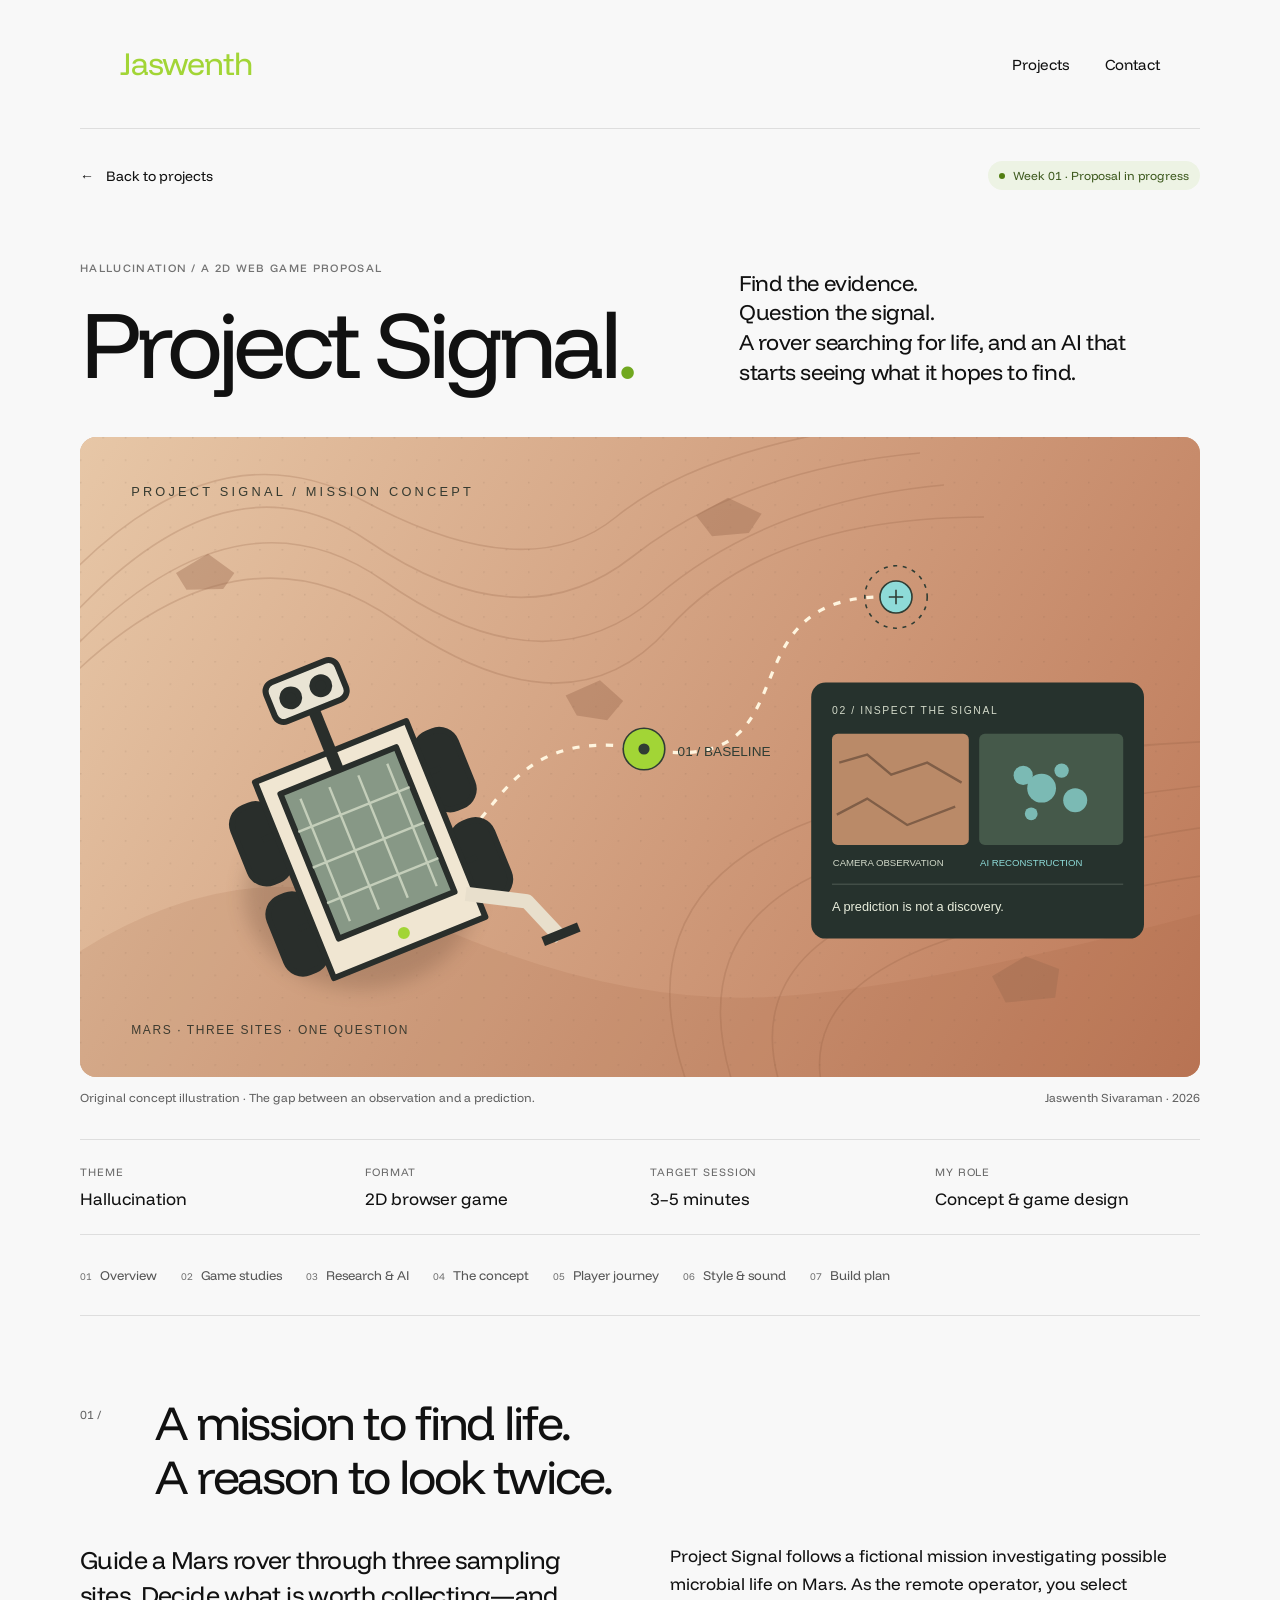
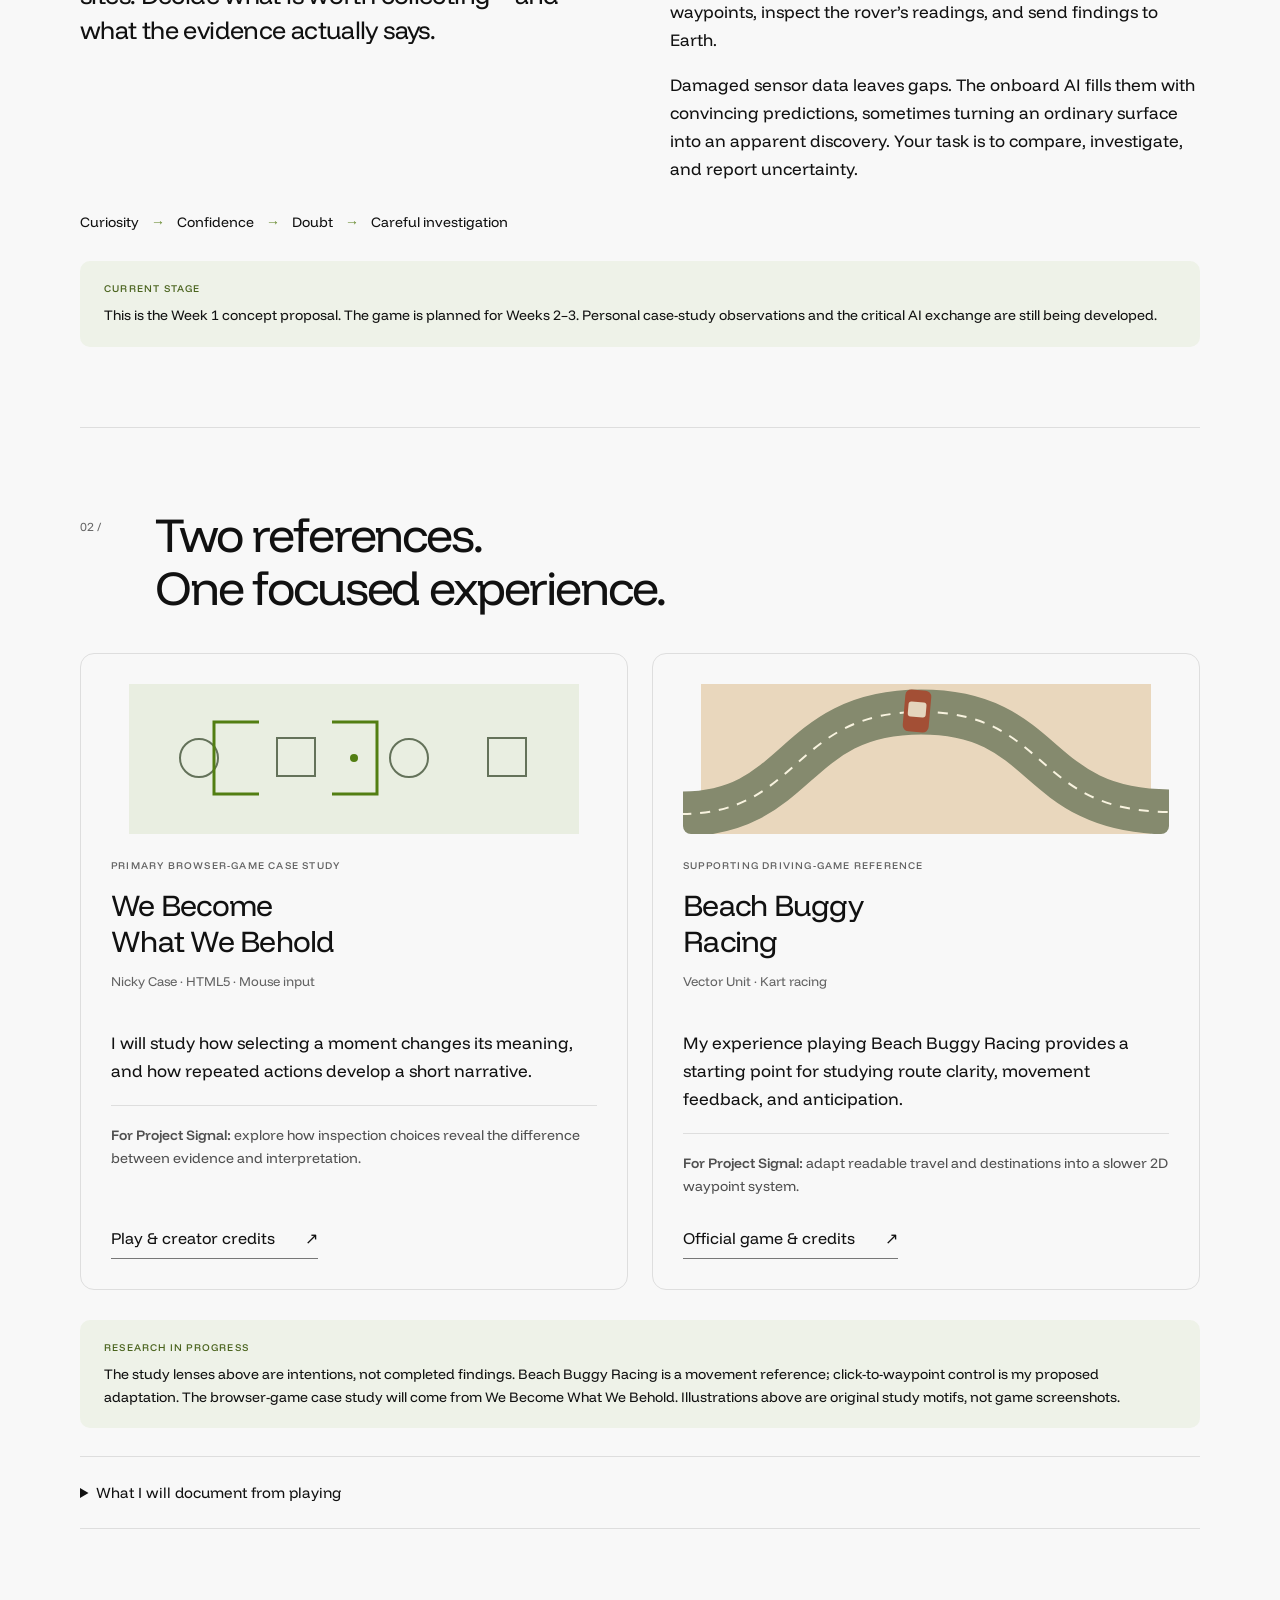
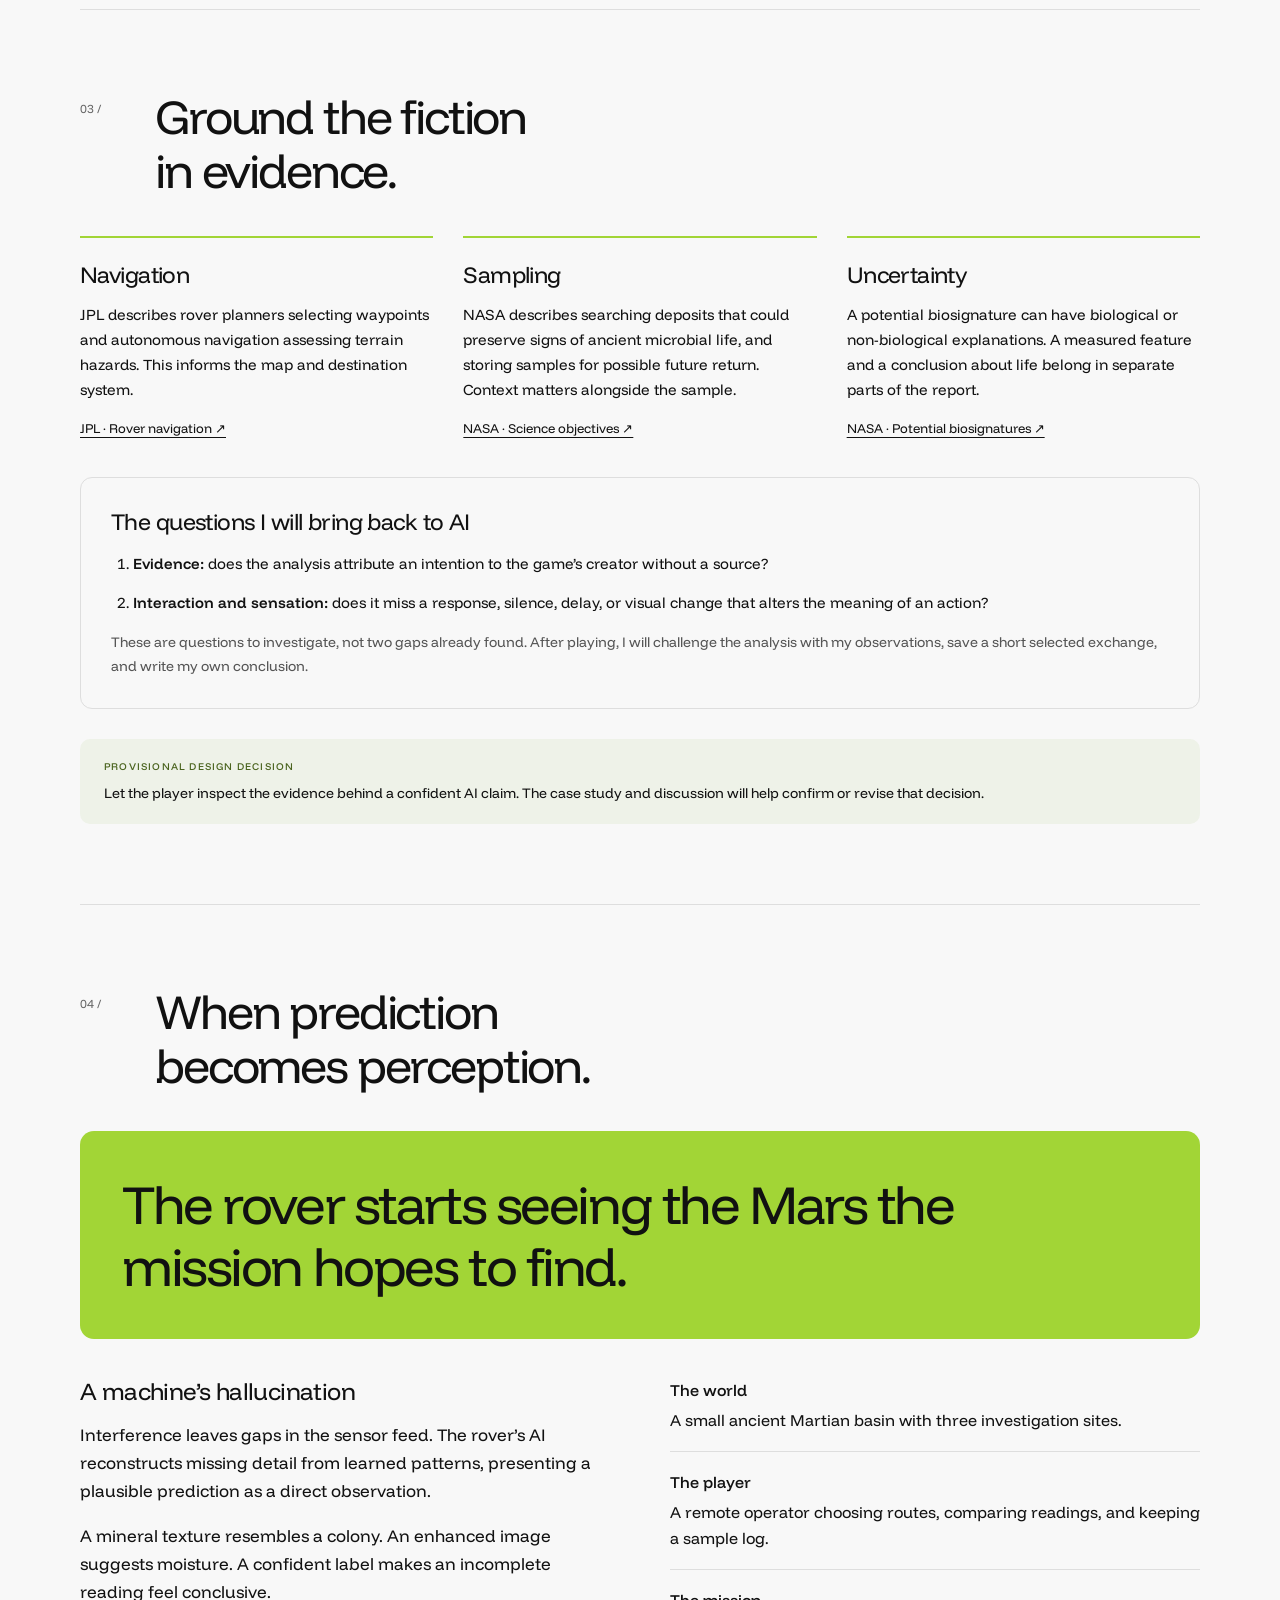
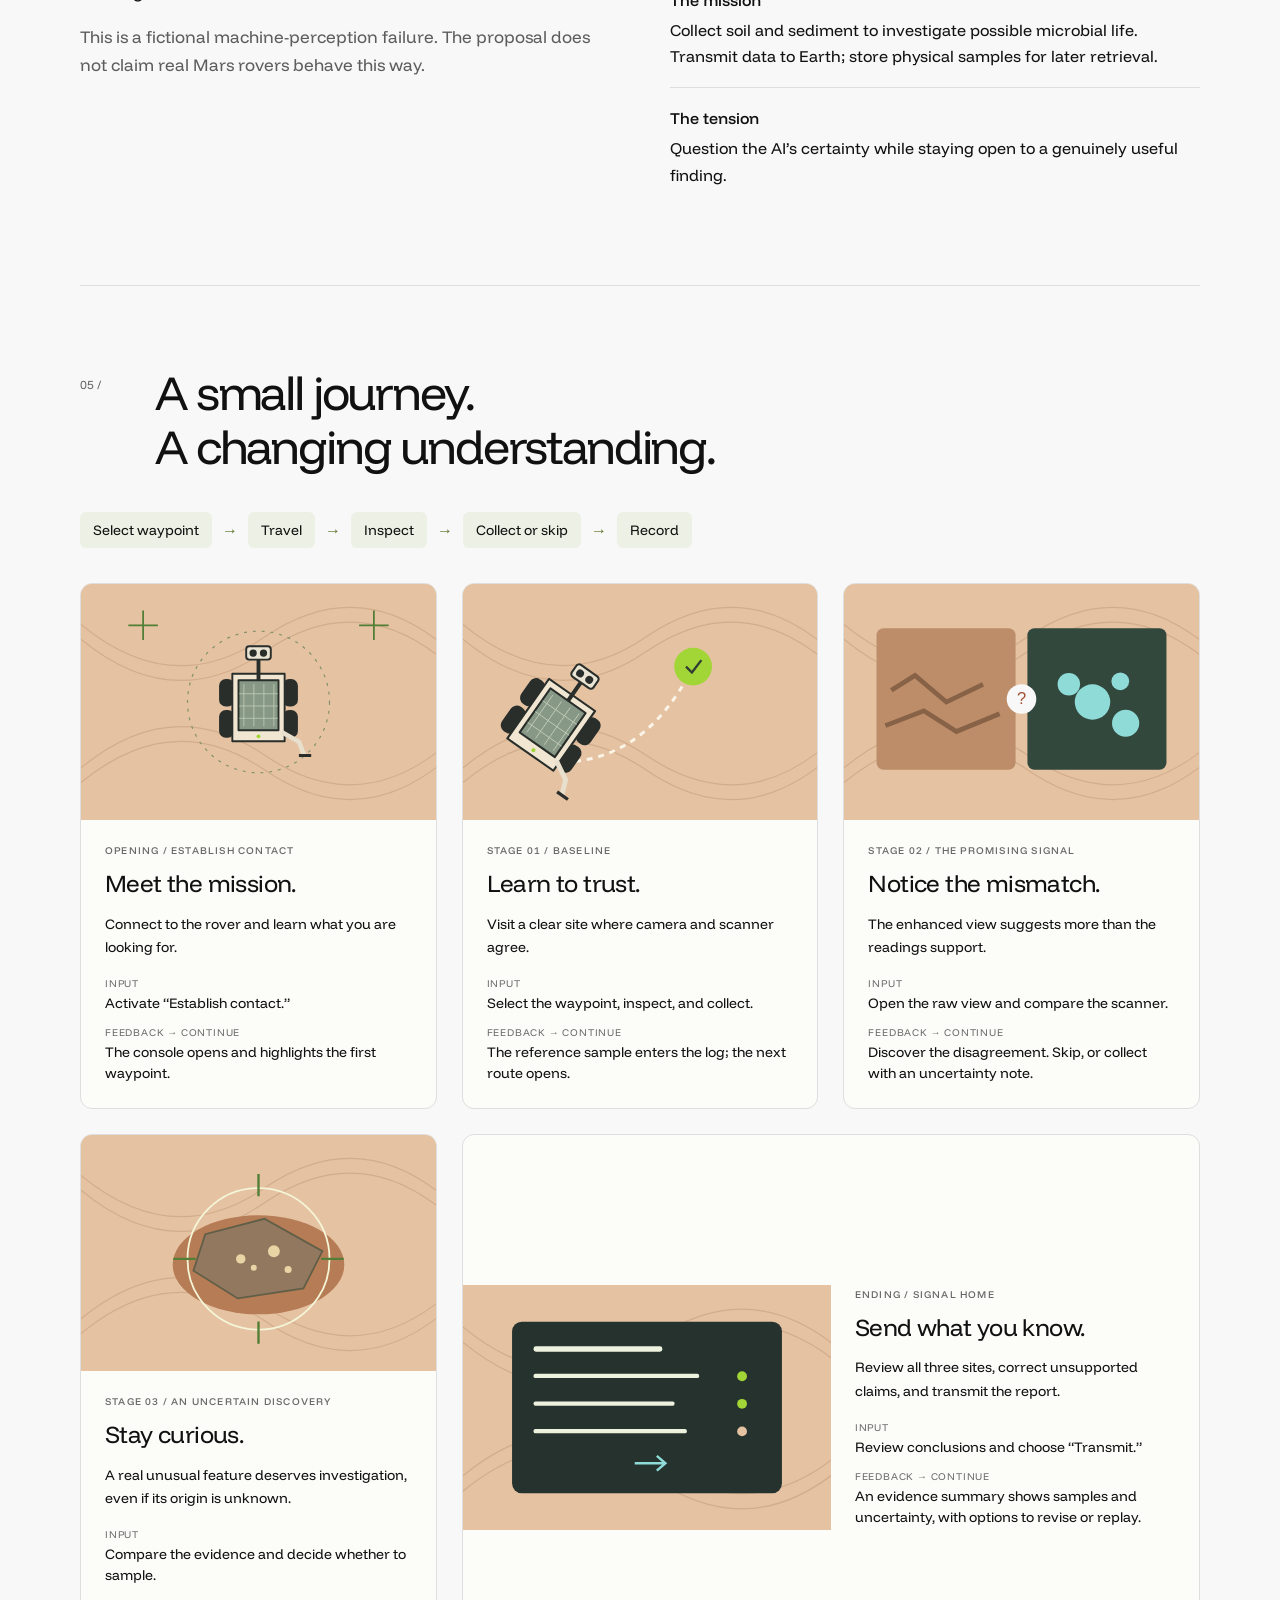
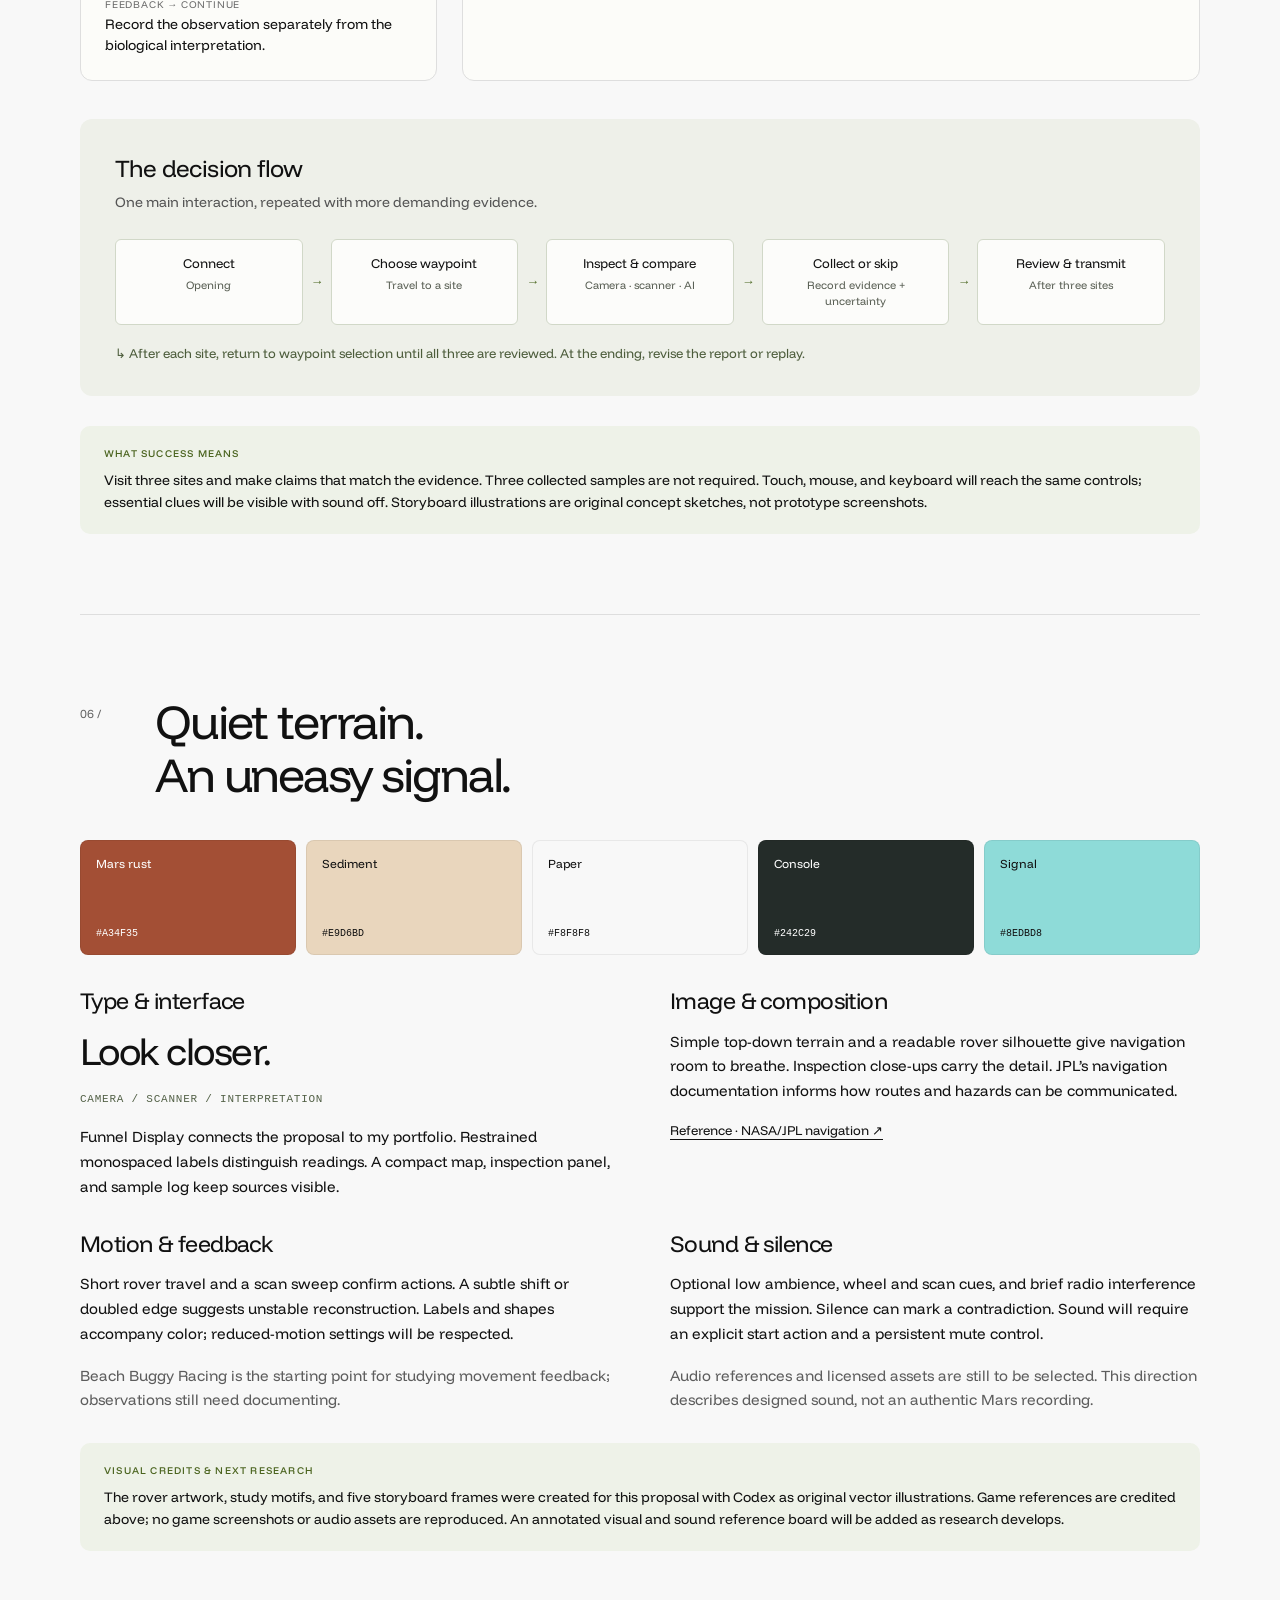
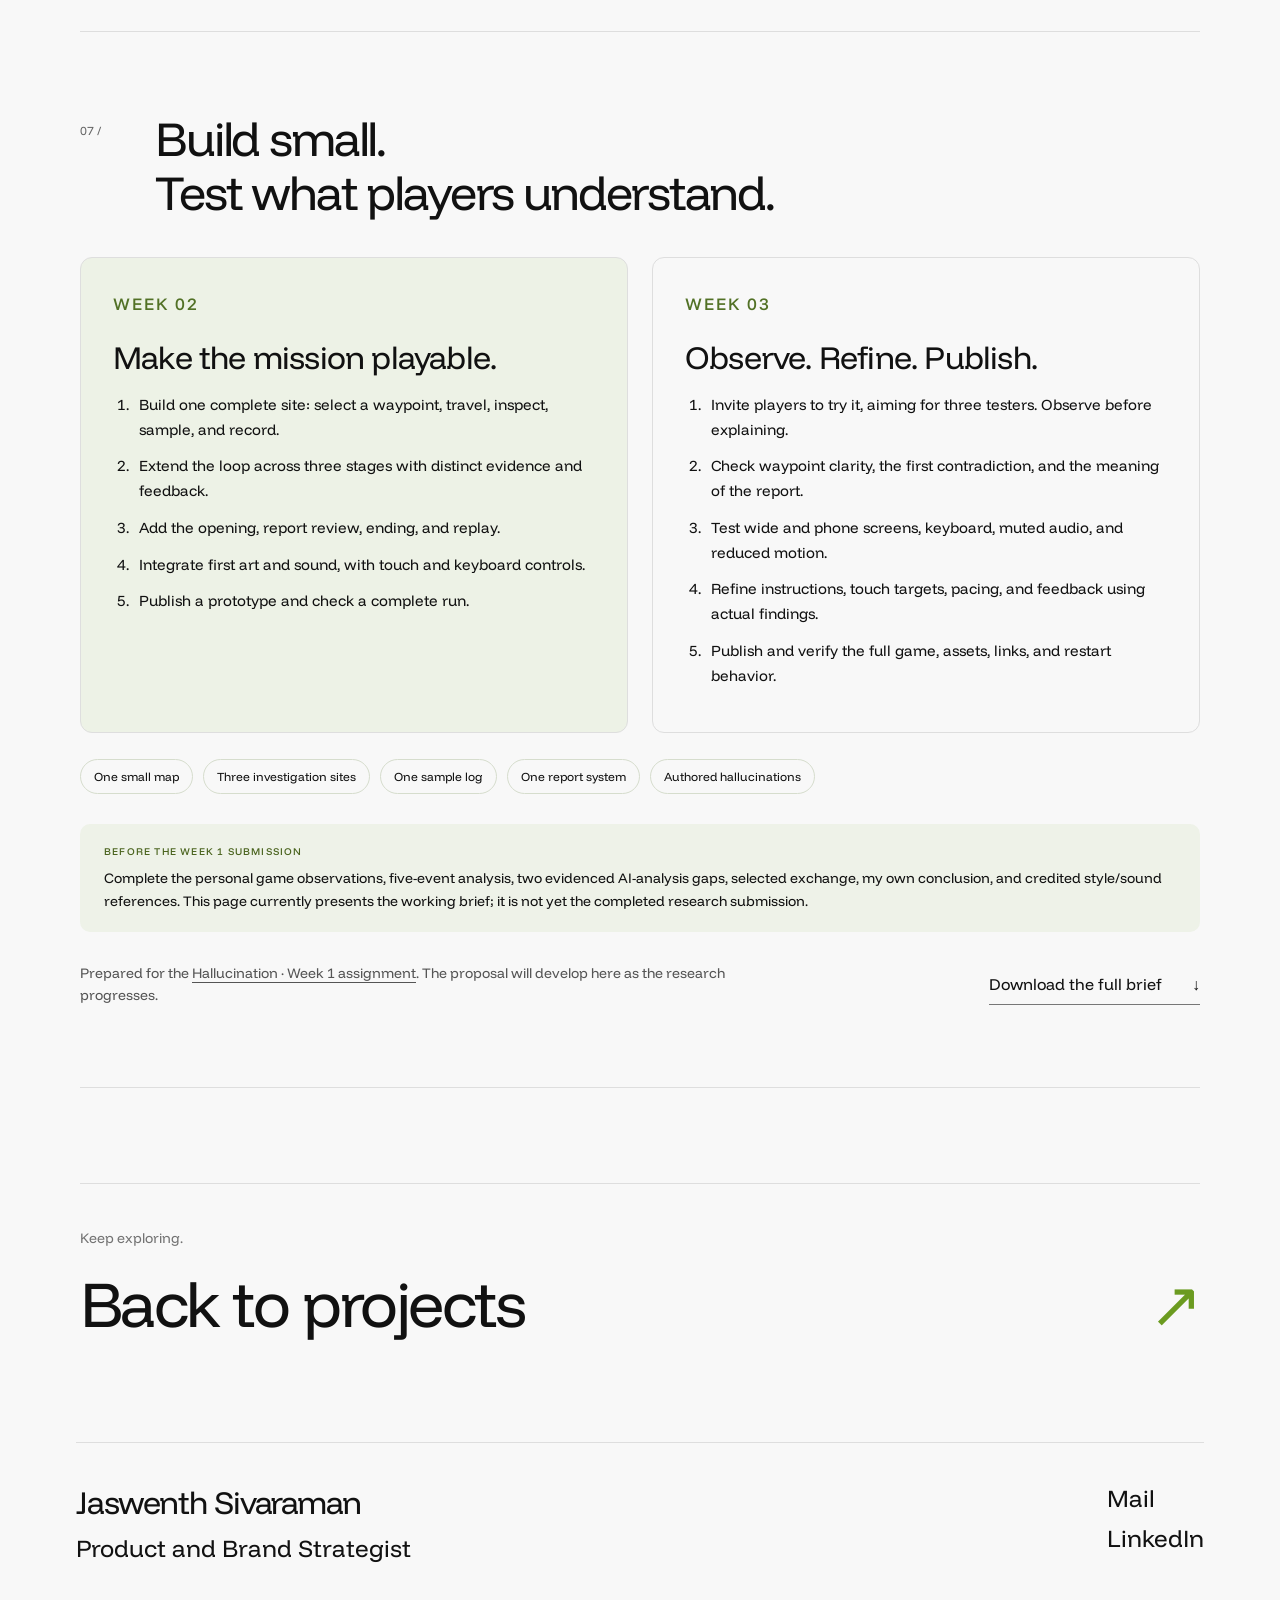
==== project-signal.html @ 7daccadc "Add Project Signal game proposal and portfolio project card" ====
<!doctype html>
<html lang="en">
<head>
  <meta charset="utf-8">
  <meta name="viewport" content="width=device-width,initial-scale=1">
  <meta name="description" content="Project Signal: a 2D Mars rover game proposal about possible microbial life, unreliable AI perception, and the evidence behind a discovery. By Jaswenth Sivaraman.">
  <meta name="theme-color" content="#f8f8f8">
  <title>Project Signal — Game Proposal · Jaswenth Sivaraman</title>
  <link rel="icon" href="favicon.svg" type="image/svg+xml">
  <link rel="preload" href="fonts/funnel-display-400.ttf" as="font" type="font/ttf" crossorigin>
  <link rel="stylesheet" href="style.css">
  <link rel="stylesheet" href="signal.css">
</head>
<body class="detail-page signal-page">
<div class="site-shell">
  <a class="skip-link" href="#main">Skip to content</a>
  <header class="site-header">
    <a class="wordmark" href="index.html" aria-label="Jaswenth — Home">Jaswenth</a>
    <nav aria-label="Main navigation"><a href="index.html#projects">Projects</a><a href="index.html#contact">Contact</a></nav>
  </header>
  <main id="main">
  <div class="project-page">
    <div class="project-topline"><a class="back-link" href="index.html#projects"><span aria-hidden="true">←</span> Back to projects</a><span class="signal-status">Week 01 · Proposal in progress</span></div>
    <section class="project-heading" aria-labelledby="signal-title">
      <div><p class="eyebrow">Hallucination / A 2D web game proposal</p><h1 id="signal-title">Project Signal<span class="title-dot">.</span></h1></div>
      <p class="project-introduction">Find the evidence.<br>Question the signal.<br>A rover searching for life, and an AI that starts seeing what it hopes to find.</p>
    </section>
    <figure class="signal-hero">
      <img src="assets/signal/signal-hero.svg" alt="Original concept illustration: a rover follows waypoints across Mars while a panel contrasts a plain camera observation with an AI reconstruction suggesting colony-like patterns." width="1400" height="800" fetchpriority="high">
      <figcaption><span>Original concept illustration · The gap between an observation and a prediction.</span><span>Jaswenth Sivaraman · 2026</span></figcaption>
    </figure>
    <dl class="signal-facts"><div><dt>Theme</dt><dd>Hallucination</dd></div><div><dt>Format</dt><dd>2D browser game</dd></div><div><dt>Target session</dt><dd>3–5 minutes</dd></div><div><dt>My role</dt><dd>Concept &amp; game design</dd></div></dl>
    <nav class="signal-nav" aria-label="Proposal sections"><a href="#overview"><span>01</span> Overview</a><a href="#references"><span>02</span> Game studies</a><a href="#research"><span>03</span> Research &amp; AI</a><a href="#concept"><span>04</span> The concept</a><a href="#journey"><span>05</span> Player journey</a><a href="#direction"><span>06</span> Style &amp; sound</a><a href="#plan"><span>07</span> Build plan</a></nav>

    <section class="signal-section" id="overview" aria-labelledby="overview-title">
      <div class="signal-section-head"><span class="signal-section-number">01 /</span><h2 id="overview-title">A mission to find life.<br>A reason to look twice.</h2></div>
      <div class="signal-two-col"><p class="signal-lead">Guide a Mars rover through three sampling sites. Decide what is worth collecting—and what the evidence actually says.</p><div><p>Project Signal follows a fictional mission investigating possible microbial life on Mars. As the remote operator, you select waypoints, inspect the rover’s readings, and send findings to Earth.</p><p>Damaged sensor data leaves gaps. The onboard AI fills them with convincing predictions, sometimes turning an ordinary surface into an apparent discovery. Your task is to compare, investigate, and report uncertainty.</p></div></div>
      <div class="signal-emotion" aria-label="Intended emotional progression"><span>Curiosity</span><span aria-hidden="true">→</span><span>Confidence</span><span aria-hidden="true">→</span><span>Doubt</span><span aria-hidden="true">→</span><span>Careful investigation</span></div>
      <aside class="signal-note"><p><span class="signal-kicker">Current stage</span>This is the Week 1 concept proposal. The game is planned for Weeks 2–3. Personal case-study observations and the critical AI exchange are still being developed.</p></aside>
    </section>

    <section class="signal-section" id="references" aria-labelledby="references-title">
      <div class="signal-section-head"><span class="signal-section-number">02 /</span><h2 id="references-title">Two references.<br>One focused experience.</h2></div>
      <div class="signal-case-grid">
        <article class="signal-case">
          <div class="signal-case-art" aria-hidden="true"><svg viewBox="0 0 450 150" xmlns="http://www.w3.org/2000/svg"><rect width="450" height="150" fill="#e9eee1"/><g fill="none" stroke="#64725a" stroke-width="2"><circle cx="70" cy="74" r="19"/><rect x="148" y="54" width="38" height="38"/><circle cx="280" cy="74" r="19"/><rect x="359" y="54" width="38" height="38"/></g><path d="M203 38h45v72h-45M130 38H85v72h45" fill="none" stroke="#527e12" stroke-width="3"/><circle cx="225" cy="74" r="4" fill="#527e12"/></svg></div>
          <p class="signal-kicker">Primary browser-game case study</p><h3>We Become<br>What We Behold</h3><p class="signal-credit">Nicky Case · HTML5 · Mouse input</p>
          <p>I will study how selecting a moment changes its meaning, and how repeated actions develop a short narrative.</p>
          <p class="signal-adaptation"><strong>For Project Signal:</strong> explore how inspection choices reveal the difference between evidence and interpretation.</p>
          <a class="text-link" href="https://ncase.itch.io/wbwwb" target="_blank" rel="noopener noreferrer">Play &amp; creator credits <span aria-hidden="true">↗</span></a>
        </article>
        <article class="signal-case">
          <div class="signal-case-art" aria-hidden="true"><svg viewBox="0 0 450 150" xmlns="http://www.w3.org/2000/svg"><rect width="450" height="150" fill="#e9d7bd"/><path d="M-20 130C100 130 90 28 220 28S330 128 470 128" fill="none" stroke="#858a6e" stroke-width="45"/><path d="M-20 130C100 130 90 28 220 28S330 128 470 128" fill="none" stroke="#f8f3df" stroke-width="2" stroke-dasharray="10 9"/><g transform="translate(216 27) rotate(5)"><rect x="-13" y="-21" width="26" height="42" rx="6" fill="#a34f35"/><rect x="-9" y="-9" width="18" height="15" rx="3" fill="#e4d5bd"/></g></svg></div>
          <p class="signal-kicker">Supporting driving-game reference</p><h3>Beach Buggy<br>Racing</h3><p class="signal-credit">Vector Unit · Kart racing</p>
          <p>My experience playing Beach Buggy Racing provides a starting point for studying route clarity, movement feedback, and anticipation.</p>
          <p class="signal-adaptation"><strong>For Project Signal:</strong> adapt readable travel and destinations into a slower 2D waypoint system.</p>
          <a class="text-link" href="https://www.vectorunit.com/beach-buggy-racing/" target="_blank" rel="noopener noreferrer">Official game &amp; credits <span aria-hidden="true">↗</span></a>
        </article>
      </div>
      <aside class="signal-note"><p><span class="signal-kicker">Research in progress</span>The study lenses above are intentions, not completed findings. Beach Buggy Racing is a movement reference; click-to-waypoint control is my proposed adaptation. The browser-game case study will come from We Become What We Behold. Illustrations above are original study motifs, not game screenshots.</p></aside>
      <details class="signal-details"><summary>What I will document from playing</summary><ul><li><strong>Three meaningful moments:</strong> what I saw or heard, expected, did, and understood afterward.</li><li><strong>Five player-action events:</strong> action → game response → player understanding.</li><li><strong>Verified creator sources:</strong> distinguish stated intentions, my observations, and my interpretation.</li><li><strong>Driving observations:</strong> record specific Beach Buggy Racing moments and explain what transfers into the rover experience.</li></ul></details>
    </section>

    <section class="signal-section" id="research" aria-labelledby="research-title">
      <div class="signal-section-head"><span class="signal-section-number">03 /</span><h2 id="research-title">Ground the fiction<br>in evidence.</h2></div>
      <div class="signal-research">
        <article><h3>Navigation</h3><p>JPL describes rover planners selecting waypoints and autonomous navigation assessing terrain hazards. This informs the map and destination system.</p><a class="signal-source" href="https://robotics.jpl.nasa.gov/what-we-do/flight-projects/mars-science-laboratory/surface-system-software-and-rover-navigation/" target="_blank" rel="noopener noreferrer">JPL · Rover navigation ↗</a></article>
        <article><h3>Sampling</h3><p>NASA describes searching deposits that could preserve signs of ancient microbial life, and storing samples for possible future return. Context matters alongside the sample.</p><a class="signal-source" href="https://science.nasa.gov/mission/mars-2020-perseverance/science-objectives/" target="_blank" rel="noopener noreferrer">NASA · Science objectives ↗</a></article>
        <article><h3>Uncertainty</h3><p>A potential biosignature can have biological or non-biological explanations. A measured feature and a conclusion about life belong in separate parts of the report.</p><a class="signal-source" href="https://www.nasa.gov/missions/mars-2020-perseverance/perseverance-rover/rock-sampled-by-nasas-perseverance-embodies-why-rover-came-to-mars/" target="_blank" rel="noopener noreferrer">NASA · Potential biosignatures ↗</a></article>
      </div>
      <div class="signal-critique"><h3>The questions I will bring back to AI</h3><ol><li><strong>Evidence:</strong> does the analysis attribute an intention to the game’s creator without a source?</li><li><strong>Interaction and sensation:</strong> does it miss a response, silence, delay, or visual change that alters the meaning of an action?</li></ol><p>These are questions to investigate, not two gaps already found. After playing, I will challenge the analysis with my observations, save a short selected exchange, and write my own conclusion.</p></div>
      <aside class="signal-note"><p><span class="signal-kicker">Provisional design decision</span>Let the player inspect the evidence behind a confident AI claim. The case study and discussion will help confirm or revise that decision.</p></aside>
    </section>

    <section class="signal-section" id="concept" aria-labelledby="concept-title">
      <div class="signal-section-head"><span class="signal-section-number">04 /</span><h2 id="concept-title">When prediction<br>becomes perception.</h2></div>
      <blockquote class="signal-statement"><p>The rover starts seeing the Mars the mission hopes to find.</p></blockquote>
      <div class="signal-two-col"><div><h3>A machine’s hallucination</h3><p>Interference leaves gaps in the sensor feed. The rover’s AI reconstructs missing detail from learned patterns, presenting a plausible prediction as a direct observation.</p><p>A mineral texture resembles a colony. An enhanced image suggests moisture. A confident label makes an incomplete reading feel conclusive.</p><p class="signal-muted">This is a fictional machine-perception failure. The proposal does not claim real Mars rovers behave this way.</p></div><ul class="signal-story-list"><li><strong>The world</strong>A small ancient Martian basin with three investigation sites.</li><li><strong>The player</strong>A remote operator choosing routes, comparing readings, and keeping a sample log.</li><li><strong>The mission</strong>Collect soil and sediment to investigate possible microbial life. Transmit data to Earth; store physical samples for later retrieval.</li><li><strong>The tension</strong>Question the AI’s certainty while staying open to a genuinely useful finding.</li></ul></div>
    </section>

    <section class="signal-section" id="journey" aria-labelledby="journey-title">
      <div class="signal-section-head"><span class="signal-section-number">05 /</span><h2 id="journey-title">A small journey.<br>A changing understanding.</h2></div>
      <div class="signal-loop" aria-label="Main interaction loop"><span>Select waypoint</span><b aria-hidden="true">→</b><span>Travel</span><b aria-hidden="true">→</b><span>Inspect</span><b aria-hidden="true">→</b><span>Collect or skip</span><b aria-hidden="true">→</b><span>Record</span></div>
      <div class="signal-storyboard">
        <article class="signal-frame"><img src="assets/signal/storyboard-1.svg" alt="Storyboard: rover surrounded by a contact signal." width="600" height="400" loading="lazy"><div class="signal-frame-copy"><span class="signal-kicker">Opening / Establish contact</span><h3>Meet the mission.</h3><p>Connect to the rover and learn what you are looking for.</p><dl><div><dt>Input</dt><dd>Activate “Establish contact.”</dd></div><div><dt>Feedback → continue</dt><dd>The console opens and highlights the first waypoint.</dd></div></dl></div></article>
        <article class="signal-frame"><img src="assets/signal/storyboard-2.svg" alt="Storyboard: rover follows a marked route toward the baseline sample site." width="600" height="400" loading="lazy"><div class="signal-frame-copy"><span class="signal-kicker">Stage 01 / Baseline</span><h3>Learn to trust.</h3><p>Visit a clear site where camera and scanner agree.</p><dl><div><dt>Input</dt><dd>Select the waypoint, inspect, and collect.</dd></div><div><dt>Feedback → continue</dt><dd>The reference sample enters the log; the next route opens.</dd></div></dl></div></article>
        <article class="signal-frame"><img src="assets/signal/storyboard-3.svg" alt="Storyboard: raw mineral texture beside an AI reconstruction showing colony-like shapes, separated by a question mark." width="600" height="400" loading="lazy"><div class="signal-frame-copy"><span class="signal-kicker">Stage 02 / The promising signal</span><h3>Notice the mismatch.</h3><p>The enhanced view suggests more than the readings support.</p><dl><div><dt>Input</dt><dd>Open the raw view and compare the scanner.</dd></div><div><dt>Feedback → continue</dt><dd>Discover the disagreement. Skip, or collect with an uncertainty note.</dd></div></dl></div></article>
        <article class="signal-frame"><img src="assets/signal/storyboard-4.svg" alt="Storyboard: a targeting reticle around a rock containing a measurable unusual feature." width="600" height="400" loading="lazy"><div class="signal-frame-copy"><span class="signal-kicker">Stage 03 / An uncertain discovery</span><h3>Stay curious.</h3><p>A real unusual feature deserves investigation, even if its origin is unknown.</p><dl><div><dt>Input</dt><dd>Compare the evidence and decide whether to sample.</dd></div><div><dt>Feedback → continue</dt><dd>Record the observation separately from the biological interpretation.</dd></div></dl></div></article>
        <article class="signal-frame"><img src="assets/signal/storyboard-5.svg" alt="Storyboard: mission report with observations, uncertainty markers, and a transmission arrow." width="600" height="400" loading="lazy"><div class="signal-frame-copy"><span class="signal-kicker">Ending / Signal home</span><h3>Send what you know.</h3><p>Review all three sites, correct unsupported claims, and transmit the report.</p><dl><div><dt>Input</dt><dd>Review conclusions and choose “Transmit.”</dd></div><div><dt>Feedback → continue</dt><dd>An evidence summary shows samples and uncertainty, with options to revise or replay.</dd></div></dl></div></article>
      </div>
      <figure class="signal-flowchart" aria-labelledby="flow-title"><h3 id="flow-title">The decision flow</h3><p class="signal-flow-caption">One main interaction, repeated with more demanding evidence.</p><ol><li>Connect<small>Opening</small></li><li>Choose waypoint<small>Travel to a site</small></li><li>Inspect &amp; compare<small>Camera · scanner · AI</small></li><li>Collect or skip<small>Record evidence + uncertainty</small></li><li>Review &amp; transmit<small>After three sites</small></li></ol><figcaption class="signal-flow-repeat">↳ After each site, return to waypoint selection until all three are reviewed. At the ending, revise the report or replay.</figcaption></figure>
      <aside class="signal-note"><p><span class="signal-kicker">What success means</span>Visit three sites and make claims that match the evidence. Three collected samples are not required. Touch, mouse, and keyboard will reach the same controls; essential clues will be visible with sound off. Storyboard illustrations are original concept sketches, not prototype screenshots.</p></aside>
    </section>

    <section class="signal-section" id="direction" aria-labelledby="direction-title">
      <div class="signal-section-head"><span class="signal-section-number">06 /</span><h2 id="direction-title">Quiet terrain.<br>An uneasy signal.</h2></div>
      <div class="signal-palette" aria-label="Proposed color palette"><div class="signal-swatch" style="--swatch:#a34f35;--swatch-ink:#fff"><span>Mars rust</span><code>#A34F35</code></div><div class="signal-swatch" style="--swatch:#e9d6bd"><span>Sediment</span><code>#E9D6BD</code></div><div class="signal-swatch" style="--swatch:#f8f8f8"><span>Paper</span><code>#F8F8F8</code></div><div class="signal-swatch" style="--swatch:#242c29;--swatch-ink:#fff"><span>Console</span><code>#242C29</code></div><div class="signal-swatch" style="--swatch:#8edbd8"><span>Signal</span><code>#8EDBD8</code></div></div>
      <div class="signal-style-list">
        <article><h3>Type &amp; interface</h3><p class="signal-type-sample">Look closer.</p><p class="signal-mono">CAMERA / SCANNER / INTERPRETATION</p><p>Funnel Display connects the proposal to my portfolio. Restrained monospaced labels distinguish readings. A compact map, inspection panel, and sample log keep sources visible.</p></article>
        <article><h3>Image &amp; composition</h3><p>Simple top-down terrain and a readable rover silhouette give navigation room to breathe. Inspection close-ups carry the detail. JPL’s navigation documentation informs how routes and hazards can be communicated.</p><a class="signal-source" href="https://robotics.jpl.nasa.gov/what-we-do/flight-projects/mars-science-laboratory/surface-system-software-and-rover-navigation/" target="_blank" rel="noopener noreferrer">Reference · NASA/JPL navigation ↗</a></article>
        <article><h3>Motion &amp; feedback</h3><p>Short rover travel and a scan sweep confirm actions. A subtle shift or doubled edge suggests unstable reconstruction. Labels and shapes accompany color; reduced-motion settings will be respected.</p><p class="signal-muted">Beach Buggy Racing is the starting point for studying movement feedback; observations still need documenting.</p></article>
        <article><h3>Sound &amp; silence</h3><p>Optional low ambience, wheel and scan cues, and brief radio interference support the mission. Silence can mark a contradiction. Sound will require an explicit start action and a persistent mute control.</p><p class="signal-muted">Audio references and licensed assets are still to be selected. This direction describes designed sound, not an authentic Mars recording.</p></article>
      </div>
      <aside class="signal-note"><p><span class="signal-kicker">Visual credits &amp; next research</span>The rover artwork, study motifs, and five storyboard frames were created for this proposal with Codex as original vector illustrations. Game references are credited above; no game screenshots or audio assets are reproduced. An annotated visual and sound reference board will be added as research develops.</p></aside>
    </section>

    <section class="signal-section" id="plan" aria-labelledby="plan-title">
      <div class="signal-section-head"><span class="signal-section-number">07 /</span><h2 id="plan-title">Build small.<br>Test what players understand.</h2></div>
      <div class="signal-plan">
        <article class="signal-week"><p class="signal-kicker">Week 02</p><h3>Make the mission playable.</h3><ol><li>Build one complete site: select a waypoint, travel, inspect, sample, and record.</li><li>Extend the loop across three stages with distinct evidence and feedback.</li><li>Add the opening, report review, ending, and replay.</li><li>Integrate first art and sound, with touch and keyboard controls.</li><li>Publish a prototype and check a complete run.</li></ol></article>
        <article class="signal-week"><p class="signal-kicker">Week 03</p><h3>Observe. Refine. Publish.</h3><ol><li>Invite players to try it, aiming for three testers. Observe before explaining.</li><li>Check waypoint clarity, the first contradiction, and the meaning of the report.</li><li>Test wide and phone screens, keyboard, muted audio, and reduced motion.</li><li>Refine instructions, touch targets, pacing, and feedback using actual findings.</li><li>Publish and verify the full game, assets, links, and restart behavior.</li></ol></article>
      </div>
      <div class="signal-scope" aria-label="Proposed prototype scope"><span>One small map</span><span>Three investigation sites</span><span>One sample log</span><span>One report system</span><span>Authored hallucinations</span></div>
      <aside class="signal-note"><p><span class="signal-kicker">Before the Week 1 submission</span>Complete the personal game observations, five-event analysis, two evidenced AI-analysis gaps, selected exchange, my own conclusion, and credited style/sound references. This page currently presents the working brief; it is not yet the completed research submission.</p></aside>
      <div class="signal-next"><p>Prepared for the <a class="signal-source" style="font-size:inherit;margin:0" href="https://unibiubiu.github.io/videos-and-reading/hallucination-web-game/" target="_blank" rel="noopener noreferrer">Hallucination · Week 1 assignment</a>. The proposal will develop here as the research progresses.</p><a class="text-link" href="assets/signal/project-signal-brief.md" download>Download the full brief <span aria-hidden="true">↓</span></a></div>
    </section>
    <div class="project-end"><p>Keep exploring.</p><a href="index.html#projects">Back to projects <span aria-hidden="true">↗</span></a></div>
  </div>
  </main>
  <footer class="site-footer"><div><a class="footer-name" href="index.html">Jaswenth Sivaraman</a><p>Product and Brand Strategist</p></div><div class="footer-links"><a href="mailto:jasivaram@asu.edu">Mail <span aria-hidden="true">↗</span></a><a href="https://www.linkedin.com/in/jaswenth/" target="_blank" rel="noopener noreferrer">LinkedIn <span aria-hidden="true">↗</span></a></div></footer>
</div>
</body>
</html>
---- style.css ----
@font-face{font-family:'Funnel Display';src:url('fonts/funnel-display-400.ttf') format('truetype');font-weight:400;font-style:normal;font-display:swap}
@font-face{font-family:'Funnel Display';src:url('fonts/funnel-display-500.ttf') format('truetype');font-weight:500;font-style:normal;font-display:swap}
@font-face{font-family:'Funnel Display';src:url('fonts/funnel-display-600.ttf') format('truetype');font-weight:600;font-style:normal;font-display:swap}
:root{--paper:#f8f8f8;--ink:#111;--muted:#777;--line:#dedede;--lime:#a2d536;font-family:'Funnel Display',Arial,sans-serif;font-synthesis:none;color:var(--ink);background:var(--paper);font-weight:400}
*{box-sizing:border-box}html{scroll-behavior:smooth;scroll-padding-top:32px}body{margin:0}a{color:inherit;text-decoration:none}button,input{font:inherit}img{max-width:100%;display:block;height:auto}figure,h1,h2,h3,p{margin:0}a:focus-visible,video:focus-visible{outline:3px solid #4d721a;outline-offset:6px}::selection{background:var(--lime);color:#111}.site-shell{max-width:1440px;margin:auto}.site-header{max-width:1120px;margin:auto;min-height:128px;display:flex;align-items:center;justify-content:space-between;padding:32px 40px;gap:24px}.wordmark{color:#a2d536;font-size:32px;line-height:1.1;letter-spacing:-.03em}.site-header nav{display:flex;gap:36px;font-size:15px}.site-header nav a{padding:12px 0}.site-header nav a:hover,.footer-links a:hover,.text-link:hover{color:#527e12}.skip-link{position:fixed;left:24px;top:-90px;background:#111;color:white;padding:13px 20px;border-radius:8px;z-index:10}.skip-link:focus{top:15px}.hero{padding:30px 38px 0}.hero-row{max-width:1212px;margin:auto;display:grid;grid-template-columns:1fr 1.95fr 1fr;align-items:center;gap:14px}.greeting{padding:0 0 25px;font-size:24px;line-height:1.3}.greeting h1{font-size:44px;font-weight:400;letter-spacing:-.035em;margin-top:14px;white-space:nowrap}.portrait-stage{position:relative;min-width:0;aspect-ratio:1/1.08;display:flex;align-items:flex-end;justify-content:center}.portrait-circle{display:none;position:absolute;left:5%;right:5%;top:0;aspect-ratio:1;border-radius:50%;background:var(--lime)}.portrait{position:relative;width:100%;height:100%;object-fit:contain;object-position:bottom;z-index:1}.role-tag{position:absolute;z-index:2;background:#fff;border-radius:14px;font-size:23px;line-height:1.15;padding:12px 15px;white-space:nowrap}.brand-tag{left:-8%;top:60%}.product-tag{right:-15%;top:77%}.role-tag i{position:absolute;width:14px;height:14px;background:#fff;border-radius:50%;bottom:-16px}.brand-tag i{right:-7px}.product-tag i{left:-7px}.hero-bio{font-size:24px;line-height:1.25;max-width:280px;padding:0 0 25px 10px}.positioning{max-width:1030px;margin:120px auto 0;font-size:38px;letter-spacing:-.025em;line-height:1.28}.skills-placeholder{height:410px;margin:70px 55px 0;background:#fffffc;border-radius:18px}.featured-work{max-width:1000px;padding:80px 40px 0;margin:auto}.section-label{font-size:14px;font-weight:400;color:#777;border-bottom:1px solid var(--line);padding-bottom:14px;margin-bottom:70px}.project-list{display:grid;gap:70px}.card-image{position:relative;overflow:hidden;border-radius:16px;background:#e5e8df;aspect-ratio:1.94}.card-image img{width:100%;height:100%;object-fit:cover;transition:transform .35s ease}.card-arrow{position:absolute;right:22px;bottom:22px;width:46px;height:46px;border-radius:50%;display:grid;place-items:center;background:#f8f8f8;font-size:26px;opacity:0;transform:translateY(8px);transition:opacity .2s,transform .2s}.project-card:hover .card-image img{transform:scale(1.025)}.project-card:hover .card-arrow,.project-card:focus-visible .card-arrow{opacity:1;transform:translateY(0)}.card-caption{display:flex;align-items:start;justify-content:space-between;gap:30px;padding-top:16px}.card-caption h3{font-size:27px;line-height:1.2;font-weight:400;letter-spacing:-.03em}.card-caption p{max-width:340px;font-size:14px;line-height:1.35}.contact{margin:220px 50px 0;display:grid;grid-template-columns:1fr 3fr;gap:50px;align-items:start}.contact-copy h2{font-size:32px;font-weight:400;letter-spacing:-.035em;margin:0 0 18px}.contact-copy p{font-size:20px;color:#747474;margin:0 0 14px}.contact-copy a{font-size:18px;display:inline-block;overflow-wrap:anywhere;text-decoration:underline;text-decoration-thickness:1px;text-underline-offset:5px}.contact img{width:100%;aspect-ratio:1.9;object-fit:cover;border-radius:18px;margin-top:80px}.site-footer{margin:120px 76px 0;display:flex;justify-content:space-between;align-items:start;gap:30px;padding-bottom:65px}.footer-name{font-size:32px;line-height:1.2;letter-spacing:-.035em}.site-footer p{font-size:24px;margin-top:12px}.footer-links{display:flex;flex-direction:column;gap:10px;font-size:24px}.footer-links span{display:none}
.project-page{max-width:1200px;margin:auto;padding:0 40px}.project-topline{display:flex;justify-content:space-between;align-items:center;padding:32px 0 55px;border-top:1px solid var(--line);font-size:14px;color:#696969;gap:20px}.back-link{color:var(--ink);display:inline-flex;align-items:center;gap:12px}.back-link:hover{color:#527e12}.project-heading{display:grid;grid-template-columns:1.35fr 1fr;gap:60px;align-items:end;padding:16px 0 65px}.eyebrow{font-size:14px;color:#737373;margin-bottom:18px}.project-heading h1{font-size:clamp(50px,7vw,94px);font-weight:400;letter-spacing:-.06em;line-height:1.05}.title-dot{color:#71a820}.project-introduction{font-size:23px;line-height:1.35;letter-spacing:-.018em;padding-bottom:5px;max-width:390px}.album-hero{max-width:900px;margin:auto}.album-hero img{width:100%;height:auto;border-radius:16px}.album-hero figcaption,.wide-figure figcaption{display:flex;justify-content:space-between;gap:24px;margin-top:16px;font-size:13px;color:#6c6c6c}.wide-figure img{width:100%;height:auto;border-radius:16px}.project-story{display:grid;grid-template-columns:1fr 1fr;gap:95px;padding:100px 0;border-bottom:1px solid var(--line)}.project-story h2,.process-heading h2,.film-heading h2{font-size:46px;font-weight:400;letter-spacing:-.04em;line-height:1.1}.story-copy p{font-size:19px;line-height:1.6;margin-bottom:22px}.story-copy p:last-child{margin-bottom:0}.story-copy em{font-style:normal}.project-facts{margin:35px 0 0}.project-facts div{display:grid;grid-template-columns:125px 1fr;padding:15px 0;gap:18px;border-top:1px solid var(--line);font-size:14px}.project-facts dt{color:#727272}.project-facts dd{margin:0}.process-section{padding:95px 0}.process-heading{display:grid;grid-template-columns:1fr 1fr;gap:95px;align-items:end;margin-bottom:55px}.process-heading>p{font-size:19px;line-height:1.6}.sketch-figure{max-width:800px;margin:auto}.sketch-figure img{width:100%;border-radius:16px}.sketch-figure figcaption{font-size:14px;color:#666;margin-top:16px;line-height:1.5}.text-link{display:inline-flex;align-items:center;justify-content:space-between;gap:30px;font-size:16px;border-bottom:1px solid #777;padding:10px 0}.process-section>.text-link{margin-top:36px}.detail-gallery{display:grid;gap:45px;padding-top:80px}.walkthrough{padding:95px 0 0}.film-heading{display:flex;align-items:end;justify-content:space-between;gap:30px;margin-bottom:38px}.film-heading>p{font-size:14px;color:#696969}video{display:block;width:100%;aspect-ratio:16/9;object-fit:contain;background:#151a13;border-radius:16px}.film-links{display:flex;justify-content:space-between;gap:25px;margin-top:18px}.project-end{border-top:1px solid var(--line);margin-top:95px;padding:45px 0 0}.project-end p{font-size:14px;color:#737373;margin-bottom:18px}.project-end>a{display:flex;justify-content:space-between;gap:25px;font-size:clamp(34px,5vw,64px);letter-spacing:-.04em;line-height:1.2}.project-end>a>span{color:#6b9b20}.detail-page .site-footer{border-top:1px solid var(--line);margin-top:100px;padding-top:40px}
@media(min-width:1281px){.hero-row{max-width:1212px}.positioning{margin-top:130px}}
@media(max-width:1050px){.site-header{min-height:110px;padding:30px 55px}.hero{padding:30px 24px 0}.greeting{font-size:19px}.greeting h1{font-size:34px}.hero-bio{font-size:19px}.role-tag{font-size:18px;padding:10px 12px;border-radius:11px}.positioning{font-size:32px;margin:100px 50px 0}.skills-placeholder{height:320px;margin:60px 40px 0}.contact{grid-template-columns:1fr 2fr;gap:25px;margin:170px 40px 0}.contact-copy h2{font-size:28px}.contact-copy a{font-size:17px}.site-footer{margin:100px 45px 0}.footer-name{font-size:28px}.site-footer p,.footer-links{font-size:21px}.project-heading{gap:35px}.project-introduction{font-size:21px}.project-story,.process-heading{gap:55px}.project-story h2,.process-heading h2,.film-heading h2{font-size:39px}}
@media(max-width:700px){.site-header{padding:25px 24px;min-height:92px}.wordmark{font-size:27px}.site-header nav{gap:24px;font-size:14px}.hero{padding:28px 24px 0}.hero-row{display:grid;grid-template-columns:1fr;gap:0}.greeting{padding:0;font-size:18px}.greeting h1{font-size:38px;margin-top:6px}.portrait-stage{width:min(85%,380px);margin:35px auto 28px;aspect-ratio:1/1.06}.portrait-circle{left:3%;right:3%}.role-tag{font-size:15px;padding:9px 11px;border-radius:10px}.brand-tag{left:-8%;top:61%}.product-tag{right:-8%;top:78%}.role-tag i{width:10px;height:10px;bottom:-12px}.hero-bio{font-size:19px;line-height:1.4;max-width:100%;padding:0;margin:15px 0 0}.positioning{margin:50px 0 0;font-size:28px;line-height:1.3;letter-spacing:-.03em}.skills-placeholder{height:180px;margin:45px 24px 0;border-radius:12px}.featured-work{padding:55px 24px 0}.section-label{font-size:12px;margin-bottom:30px}.project-list{gap:42px}.card-image{aspect-ratio:1.65;border-radius:11px}.card-caption{display:block;padding-top:13px}.card-caption h3{font-size:25px}.card-caption p{font-size:14px;max-width:280px;margin-top:8px}.card-arrow{display:none}.contact{margin:95px 24px 0;display:flex;flex-direction:column;gap:25px}.contact-copy h2{font-size:30px;margin-bottom:12px}.contact-copy p{font-size:18px;margin-bottom:12px}.contact img{margin-top:0;border-radius:12px;aspect-ratio:1.6}.site-footer{margin:65px 24px 0;flex-direction:column;gap:28px;padding-bottom:35px}.footer-name{font-size:27px}.site-footer p{font-size:19px;margin-top:8px}.footer-links{font-size:17px;flex-direction:row;gap:28px}.footer-links span{display:inline}.project-page{padding:0 24px}.project-topline{padding:25px 0 35px;font-size:12px}.project-heading{grid-template-columns:1fr;gap:24px;padding:0 0 35px}.project-heading h1{font-size:clamp(42px,12vw,76px);letter-spacing:-.055em}.eyebrow{font-size:12px;margin-bottom:13px}.project-introduction{font-size:20px;max-width:100%}.album-hero img,.wide-figure img,.sketch-figure img,video{border-radius:11px}.album-hero figcaption,.wide-figure figcaption{font-size:11px;line-height:1.45;gap:15px}.album-hero figcaption span{max-width:50%}.project-story{grid-template-columns:1fr;gap:27px;padding:55px 0}.project-story h2,.process-heading h2,.film-heading h2{font-size:36px}.story-copy p,.process-heading>p{font-size:17px;line-height:1.6}.project-facts div{grid-template-columns:110px 1fr;font-size:13px;gap:12px}.process-section{padding:55px 0}.process-heading{grid-template-columns:1fr;gap:25px;margin-bottom:30px}.sketch-figure figcaption{font-size:12px}.text-link{font-size:14px;gap:20px}.detail-gallery{gap:30px;padding-top:45px}.walkthrough{padding:55px 0 0}.film-heading{flex-direction:column;align-items:start;gap:20px;margin-bottom:25px}.film-links{gap:15px}.film-links .text-link{font-size:13px}.project-end{margin-top:55px;padding-top:30px}.project-end>a{font-size:37px}.detail-page .site-footer{margin-top:60px;padding-top:30px}}
@media(prefers-reduced-motion:reduce){html{scroll-behavior:auto}*,*::before,*::after{transition:none!important}}
.process-comparison{max-width:800px;margin:auto}
.comparison{position:relative;isolation:isolate;aspect-ratio:1;background:#efeee8;border-radius:16px;overflow:hidden;cursor:ew-resize;touch-action:pan-y;user-select:none;-webkit-user-select:none}
.comparison img{width:100%;height:100%;object-fit:contain;pointer-events:none}
.comparison-after{position:absolute;inset:0}
.comparison-before{position:absolute;inset:0;background:#efeee8;clip-path:inset(0 calc(100% - var(--reveal)) 0 0)}
.comparison-line{position:absolute;left:var(--reveal);top:0;bottom:0;width:2px;background:#fff;transform:translateX(-50%);box-shadow:0 0 5px #0004;pointer-events:none}
.comparison-line span{position:absolute;left:50%;top:50%;transform:translate(-50%,-50%);width:42px;height:42px;border:1px solid #dedede;border-radius:50%;display:grid;place-items:center;background:#f8f8f8;color:#111;font-size:24px;box-shadow:0 2px 10px #0002}
.comparison-tag{position:absolute;top:18px;padding:8px 13px;border-radius:6px;background:#f8f8f8;color:#111;font-size:13px;pointer-events:none}
.before-tag{left:18px}.after-tag{right:18px}
.compare-control{display:flex;align-items:center;gap:20px;margin-top:14px;font-size:14px}
.compare-control>span{white-space:nowrap}.compare-control input{min-width:0;min-height:44px;flex:1;accent-color:#6b9b20;cursor:ew-resize}
.compare-control input:focus-visible{outline:3px solid #4d721a;outline-offset:3px;border-radius:4px}
.compare-control output{min-width:4ch;text-align:right;font-variant-numeric:tabular-nums}
.process-comparison figcaption{margin-top:7px;font-size:14px;color:#666;line-height:1.5}
@media(max-width:700px){.comparison{border-radius:11px}.comparison-tag{top:12px;font-size:11px;padding:6px 9px}.before-tag{left:12px}.after-tag{right:12px}.comparison-line span{width:34px;height:34px;font-size:21px}.compare-control{gap:12px;font-size:12px}.process-comparison figcaption{font-size:12px}}
.process-comparison{position:relative}
.compare-control{position:absolute;left:50%;top:50%;width:1px;height:1px;margin:-1px;padding:0;border:0;overflow:hidden;clip:rect(0,0,0,0);clip-path:inset(50%);white-space:nowrap;gap:0}
.compare-control input{position:absolute;inset:0;width:1px;height:1px;min-width:0;min-height:0;margin:0}
.process-comparison:focus-within .comparison{outline:3px solid #4d721a;outline-offset:5px}
.process-comparison figcaption{margin-top:16px}
.hero .role-tag{--tag-float-y:-5px;animation:hero-tag-float 6s ease-in-out infinite}
.hero .product-tag{animation-duration:7s;animation-delay:-3s}
@keyframes hero-tag-float{0%,100%{transform:translate3d(0,0,0)}50%{transform:translate3d(0,var(--tag-float-y),0)}}
@media(max-width:700px){.hero .role-tag{--tag-float-y:-3px}}
@media(prefers-reduced-motion:reduce){.hero .role-tag{animation:none;transform:none}}
.skills-section{position:relative;isolation:isolate;overflow:hidden;border:1px solid #e7e7e0}
.skills-heading{position:absolute;left:28px;right:110px;top:24px;z-index:2;pointer-events:none}
.skills-heading h2{display:inline-block;background:#fffffc;border-radius:5px;padding:2px 4px;margin:-2px -4px;font-size:24px;line-height:1.1;letter-spacing:-.03em;font-weight:400}
.skills-heading p{font-size:14px;line-height:1.4;color:#747474;margin-top:8px}
.skills-section.has-stickers .skills-heading p{visibility:hidden}
.skills-board{position:absolute;inset:0;display:block;width:100%;height:100%;padding:0;border:0;border-radius:inherit;background:transparent;color:inherit;text-align:left;cursor:crosshair;touch-action:pan-y pinch-zoom;-webkit-tap-highlight-color:transparent;user-select:none}
.skills-board:focus-visible{outline:3px solid #4d721a;outline-offset:-5px}
.skills-stickers{position:absolute;inset:0;pointer-events:none}
.skill-sticker{position:absolute;width:112px;max-width:none;height:auto;pointer-events:none;transform:translate(-50%,-50%) rotate(var(--sticker-angle));animation:sticker-appear .18s ease-out both}
.skills-clear{position:absolute;right:18px;top:16px;z-index:3;display:flex;align-items:center;justify-content:center;gap:8px;min-width:76px;min-height:44px;padding:10px;border:0;border-radius:9px;background:#fffffc;color:#527e12;font-size:14px;cursor:pointer}
.skills-clear:hover:not(:disabled){background:#edf4df}.skills-clear:disabled{color:#92928b;cursor:default;opacity:.6}.skills-clear:focus-visible{outline:3px solid #4d721a;outline-offset:1px}
.visually-hidden{position:absolute;width:1px;height:1px;padding:0;margin:-1px;overflow:hidden;clip:rect(0,0,0,0);clip-path:inset(50%);white-space:nowrap;border:0}
@keyframes sticker-appear{from{opacity:0;transform:translate(-50%,-50%) rotate(var(--sticker-angle)) scale(.8)}to{opacity:1;transform:translate(-50%,-50%) rotate(var(--sticker-angle)) scale(1)}}
@media(max-width:700px){.skills-heading{left:18px;right:85px;top:18px}.skills-heading h2{font-size:20px}.skills-heading p{font-size:12px;margin-top:6px}.skills-clear{right:9px;top:9px;min-width:64px;font-size:12px;gap:6px}.skill-sticker{width:78px}}
@media(prefers-reduced-motion:reduce){.skill-sticker{animation:none}}
---- signal.css ----
.signal-page{--rust:#a34f35;--sand:#e9d6bd;--signal-cyan:#8edbd8;--signal-dark:#242c29}
.signal-page .project-heading{grid-template-columns:1.3fr 1fr;padding-bottom:45px}
.signal-page .project-heading h1{font-size:clamp(56px,7.4vw,104px)}
.signal-page .project-introduction{max-width:410px;font-size:22px}
.signal-page .eyebrow,.signal-kicker{text-transform:uppercase;letter-spacing:.12em;font-size:11px;font-weight:500}
.signal-status{display:inline-flex;align-items:center;gap:8px;background:#edf3e4;color:#3f5b20;padding:7px 11px;border-radius:30px;font-size:12px}
.signal-status::before{content:'';width:6px;height:6px;background:#527e12;border-radius:50%}
.signal-hero{margin:0}.signal-hero img{width:100%;border-radius:16px;background:#d9b092;aspect-ratio:1.75}
.signal-hero figcaption{display:flex;justify-content:space-between;gap:20px;color:#626262;font-size:12px;line-height:1.5;margin-top:12px}
.signal-facts{display:grid;grid-template-columns:repeat(4,1fr);margin:32px 0 0;padding:25px 0;border-top:1px solid var(--line);border-bottom:1px solid var(--line);gap:20px}
.signal-facts div{min-width:0}.signal-facts dt{font-size:11px;color:#696969;text-transform:uppercase;letter-spacing:.08em;margin-bottom:9px}.signal-facts dd{margin:0;font-size:17px}
.signal-nav{display:flex;gap:8px 24px;flex-wrap:wrap;padding:24px 0;border-bottom:1px solid var(--line);font-size:13px;color:#555}
.signal-nav a{padding:8px 0}.signal-nav a:hover{color:#456a15}.signal-nav span{color:#737373;margin-right:5px;font-size:10px}
.signal-section{padding:80px 0;border-bottom:1px solid var(--line);scroll-margin-top:28px}
.signal-section-head{display:grid;grid-template-columns:55px 1fr;gap:20px;margin-bottom:38px;align-items:start}
.signal-section-number{font-size:12px;color:#666;padding-top:11px}.signal-section h2{font-size:clamp(32px,4vw,48px);font-weight:400;letter-spacing:-.045em;line-height:1.12}
.signal-section h3{font-size:24px;font-weight:400;letter-spacing:-.025em;line-height:1.2;margin-bottom:15px}
.signal-section p,.signal-section li{font-size:17px;line-height:1.65}.signal-section p+p{margin-top:17px}
.signal-two-col{display:grid;grid-template-columns:1fr 1fr;gap:60px}.signal-two-col>*{min-width:0}.signal-muted{color:#5d5d5d}
.signal-lead{font-size:25px!important;line-height:1.4!important;letter-spacing:-.025em}
.signal-emotion{display:flex;flex-wrap:wrap;gap:12px;align-items:center;padding-top:30px;font-size:14px}.signal-emotion span:nth-child(even){color:#6a8c33}
.signal-note{background:#eef2e8;padding:20px 24px;border-radius:10px;margin-top:30px}.signal-note p{font-size:14px;line-height:1.6}.signal-note strong{font-weight:500}.signal-note .signal-kicker{display:block;font-size:10px;color:#4b641f;margin-bottom:7px}
.signal-case-grid{display:grid;grid-template-columns:1fr 1fr;gap:24px}.signal-case{border:1px solid var(--line);border-radius:14px;padding:30px;display:flex;flex-direction:column;align-items:start}
.signal-case-art{height:150px;width:100%;border-radius:8px;margin-bottom:24px;overflow:hidden}.signal-case-art svg{height:100%;width:100%;display:block}.signal-case .signal-kicker{font-size:10px;color:#626262;margin-bottom:12px}.signal-case h3{font-size:30px;max-width:310px;margin-bottom:12px}.signal-case .signal-credit{font-size:13px;color:#626262;margin:0 0 20px}.signal-case .text-link{margin-top:auto;padding-top:24px}
.signal-case .signal-adaptation{font-size:14px;color:#505050;border-top:1px solid var(--line);padding-top:18px;margin-top:20px;margin-bottom:6px}
.signal-details{margin-top:28px;border-top:1px solid var(--line);border-bottom:1px solid var(--line);padding:18px 0}.signal-details summary{cursor:pointer;font-size:15px;padding:8px 0}.signal-details ul{padding-left:20px;margin:15px 0}.signal-details li{font-size:15px;margin:8px 0}
.signal-research{display:grid;grid-template-columns:repeat(3,1fr);gap:30px}.signal-research article{border-top:2px solid var(--lime);padding-top:23px}.signal-research h3{font-size:23px}.signal-research p{font-size:15px}.signal-source{display:inline-block;text-decoration:underline;text-underline-offset:4px;font-size:13px;margin-top:18px}.signal-source:hover{color:#456a15}
.signal-critique{margin-top:40px;padding:30px;border:1px solid var(--line);border-radius:12px}.signal-critique h3{font-size:23px}.signal-critique ol{padding-left:22px}.signal-critique li{font-size:15px;margin:14px 0}.signal-critique>p{font-size:14px;color:#555}
.signal-statement{margin:0 0 38px;padding:42px;background:var(--lime);border-radius:14px}.signal-statement p{font-size:clamp(30px,4.5vw,54px);line-height:1.15;letter-spacing:-.045em;max-width:850px}.signal-story-list{list-style:none;padding:0;margin:0}.signal-story-list li{border-top:1px solid var(--line);padding:17px 0;font-size:16px}.signal-story-list li:first-child{border-top:0;padding-top:0}.signal-story-list strong{font-weight:500;display:block;margin-bottom:4px}
.signal-loop{display:flex;align-items:center;flex-wrap:wrap;gap:10px;margin-bottom:35px}.signal-loop span{padding:9px 13px;background:#edf1e5;border-radius:6px;font-size:14px}.signal-loop b{color:#5f762d;font-weight:400}
.signal-storyboard{display:grid;grid-template-columns:repeat(3,1fr);gap:25px}.signal-frame{border:1px solid var(--line);border-radius:12px;overflow:hidden;background:#fcfcf9}.signal-frame img{width:100%;aspect-ratio:1.5;background:#e9d6bd}.signal-frame-copy{padding:24px}.signal-frame .signal-kicker{font-size:10px;color:#696969;display:block;margin-bottom:12px}.signal-frame h3{font-size:24px}.signal-frame dl{margin:18px 0 0}.signal-frame dl div{margin-top:12px}.signal-frame dt{font-size:10px;text-transform:uppercase;letter-spacing:.08em;color:#6c6c6c;margin-bottom:3px}.signal-frame dd{font-size:14px;line-height:1.5;margin:0}.signal-frame p{font-size:14px}.signal-frame:last-child{grid-column:span 2;display:grid;grid-template-columns:1fr 1fr;align-items:center}.signal-frame:last-child img{height:auto;object-fit:contain}
.signal-flowchart{background:#eef0e9;border-radius:12px;margin-top:38px;padding:35px}.signal-flowchart h3{margin-bottom:8px}.signal-flow-caption{font-size:14px!important;color:#555;margin-bottom:25px!important}.signal-flowchart ol{display:flex;list-style:none;flex-wrap:wrap;gap:12px 28px;padding:0;margin:0}.signal-flowchart li{position:relative;flex:1 1 140px;background:#fcfcfa;border:1px solid #d1d8c8;padding:14px 12px;border-radius:6px;text-align:center;font-size:13px;line-height:1.5}.signal-flowchart li:not(:last-child)::after{content:'→';position:absolute;right:-22px;top:50%;transform:translateY(-50%);color:#526e2a}.signal-flowchart li small{display:block;font-size:11px;color:#595f54;margin-top:3px}.signal-flowchart .signal-flow-repeat{font-size:13px;margin-top:20px;color:#4c5c3b}
.signal-palette{display:grid;grid-template-columns:repeat(5,1fr);gap:10px;margin-bottom:32px}.signal-swatch{min-height:115px;border-radius:8px;padding:15px;display:flex;flex-direction:column;justify-content:space-between;background:var(--swatch);color:var(--swatch-ink,#111);border:1px solid #0001}.signal-swatch span{font-size:12px}.signal-swatch code{font-size:10px}
.signal-style-list{display:grid;grid-template-columns:1fr 1fr;gap:30px 60px}.signal-style-list h3{font-size:23px}.signal-style-list p{font-size:15px}.signal-type-sample{font-size:38px!important;letter-spacing:-.04em;margin-bottom:14px!important;line-height:1.15!important}.signal-mono{font-family:ui-monospace,SFMono-Regular,Consolas,monospace;font-size:11px!important;letter-spacing:.07em;color:#526046;margin-bottom:12px!important}
.signal-plan{display:grid;grid-template-columns:1fr 1fr;gap:24px}.signal-week{padding:32px;border:1px solid var(--line);border-radius:12px}.signal-week:first-child{background:#edf2e6}.signal-week .signal-kicker{color:#527126;margin-bottom:20px}.signal-week h3{font-size:32px}.signal-week ol{padding-left:20px;margin-bottom:0}.signal-week li{font-size:15px;padding-left:6px;margin:12px 0}.signal-scope{display:flex;flex-wrap:wrap;gap:10px;margin-top:26px}.signal-scope span{border:1px solid #d6ddcd;padding:9px 13px;border-radius:30px;font-size:12px}
.signal-next{display:flex;justify-content:space-between;align-items:center;gap:30px;padding-top:30px}.signal-next p{max-width:650px;font-size:14px;line-height:1.6;color:#555}.signal-next .text-link{white-space:nowrap}
.signal-card .card-image{background:#d3ab8c}.signal-card .card-image img{object-fit:cover}
@media(max-width:900px){.signal-two-col{gap:32px}.signal-research{grid-template-columns:1fr;gap:28px}.signal-storyboard{grid-template-columns:1fr 1fr}.signal-frame:last-child{grid-column:span 2}.signal-page .project-heading{gap:35px}.signal-page .project-introduction{font-size:20px}.signal-nav{gap:4px 18px}}
@media(max-width:700px){.signal-page .project-heading{grid-template-columns:1fr;gap:22px}.signal-page .project-heading h1{font-size:60px}.signal-page .project-introduction{font-size:20px}.signal-page .project-topline{align-items:flex-start}.signal-status{font-size:10px;padding:6px 9px}.signal-hero img{border-radius:11px}.signal-hero figcaption{font-size:10px;gap:12px}.signal-hero figcaption span:first-child{max-width:65%}.signal-facts{grid-template-columns:1fr 1fr;gap:25px 18px;padding:23px 0;margin-top:25px}.signal-facts dd{font-size:15px}.signal-facts dt{font-size:10px}.signal-nav{font-size:12px;gap:0 17px;padding:16px 0}.signal-nav a{padding:9px 0}.signal-section{padding:50px 0}.signal-section-head{grid-template-columns:24px 1fr;gap:10px;margin-bottom:28px}.signal-section-number{font-size:10px;padding-top:8px}.signal-section h2{font-size:34px}.signal-two-col,.signal-case-grid,.signal-storyboard,.signal-style-list,.signal-plan{grid-template-columns:1fr;gap:26px}.signal-section p,.signal-section li{font-size:16px}.signal-lead{font-size:23px!important}.signal-emotion{gap:8px;font-size:12px}.signal-note{padding:18px}.signal-note p{font-size:13px}.signal-case{padding:23px}.signal-case-art{height:125px}.signal-case h3{font-size:28px}.signal-case p{font-size:15px}.signal-case .signal-adaptation{font-size:13px}.signal-research h3{font-size:23px}.signal-research p,.signal-critique li{font-size:14px}.signal-critique{padding:22px;margin-top:28px}.signal-critique>p{font-size:13px}.signal-statement{padding:26px;margin-bottom:28px}.signal-statement p{font-size:34px}.signal-story-list li{font-size:15px}.signal-loop{gap:7px;margin-bottom:28px}.signal-loop span{font-size:12px;padding:8px 10px}.signal-frame:last-child{grid-column:auto;display:block}.signal-frame img,.signal-frame:last-child img{aspect-ratio:1.7;height:auto}.signal-frame-copy{padding:22px}.signal-frame-copy p,.signal-frame dd{font-size:14px}.signal-flowchart{padding:23px}.signal-flowchart ol{display:flex;flex-direction:column;gap:26px}.signal-flowchart li{flex:auto;width:100%;font-size:13px}.signal-flowchart li:not(:last-child)::after{content:'↓';right:50%;top:auto;bottom:-25px;transform:translateX(50%)}.signal-flowchart .signal-flow-repeat{font-size:12px}.signal-palette{grid-template-columns:repeat(3,1fr);gap:8px}.signal-swatch{min-height:90px;padding:12px}.signal-swatch span{font-size:11px}.signal-style-list p{font-size:14px}.signal-type-sample{font-size:34px!important}.signal-week{padding:24px}.signal-week li{font-size:14px}.signal-next{flex-direction:column;align-items:start;gap:15px}.signal-next p{font-size:13px}}
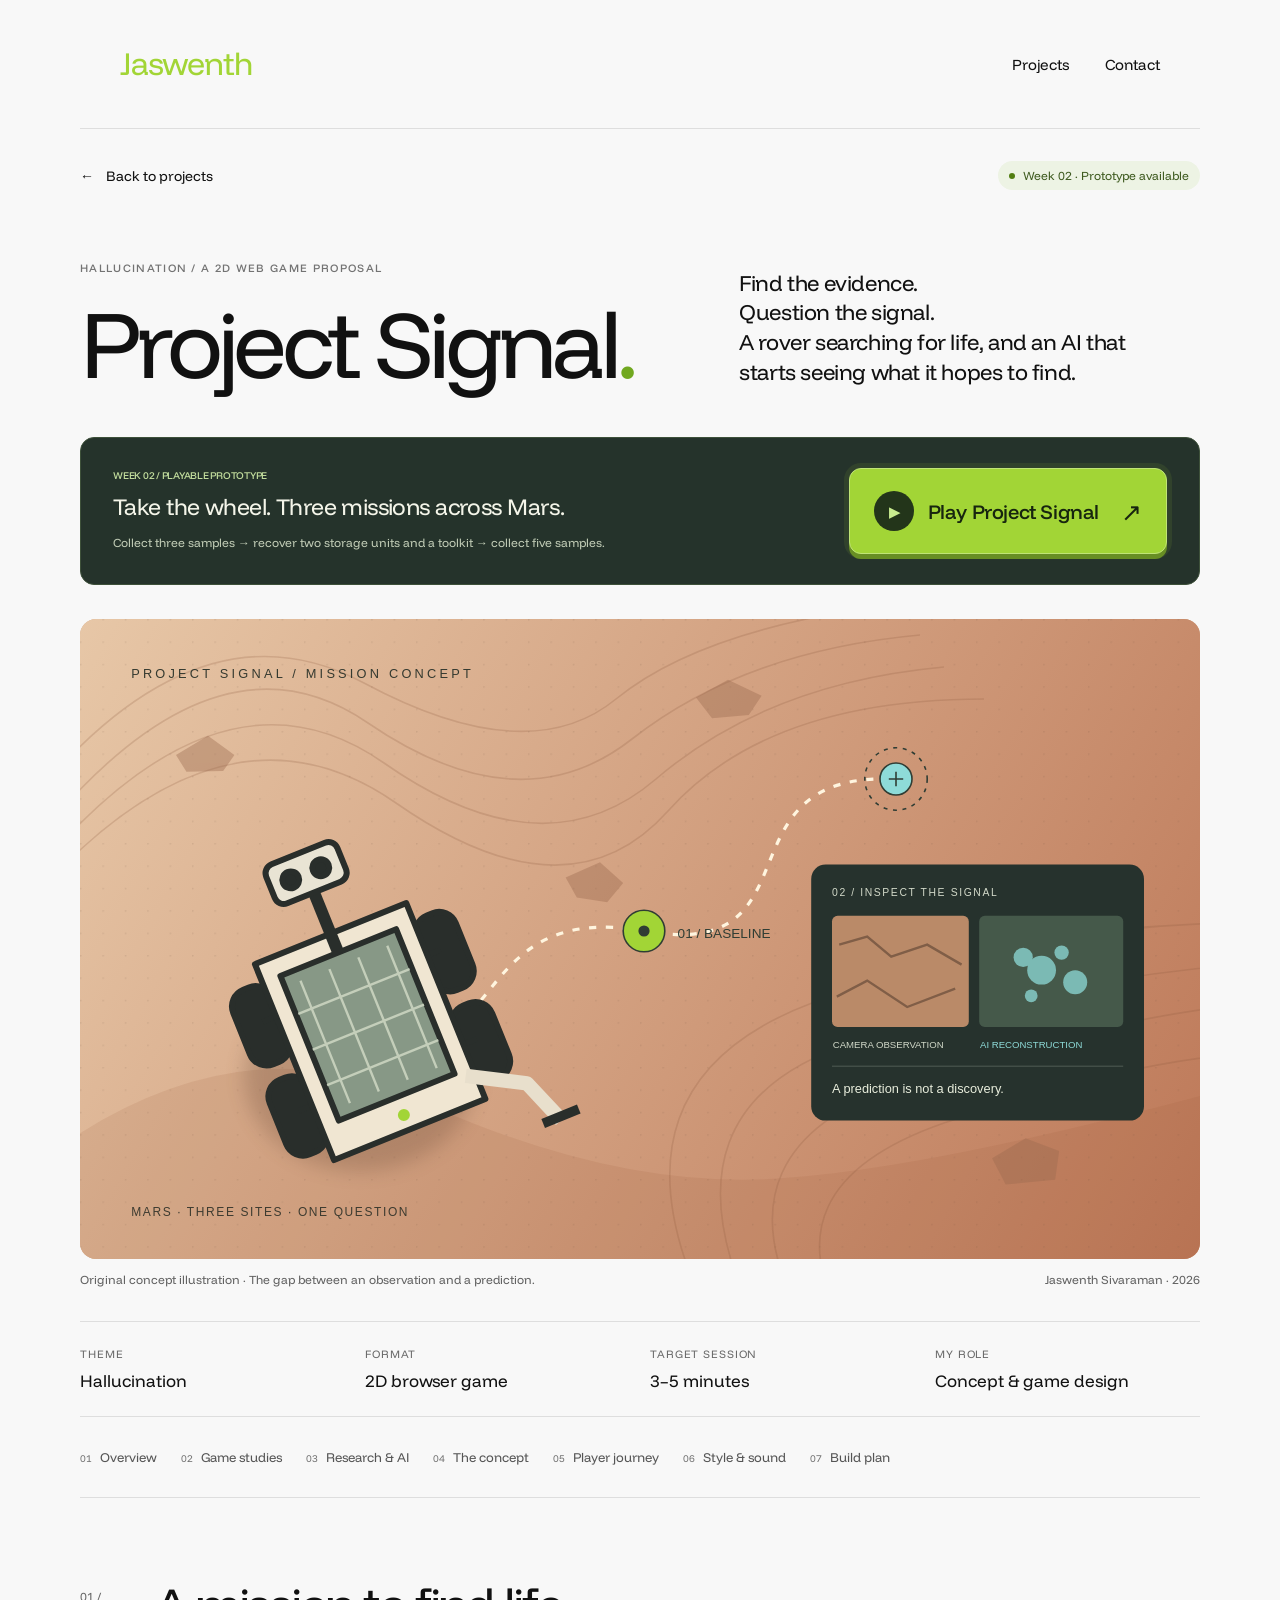
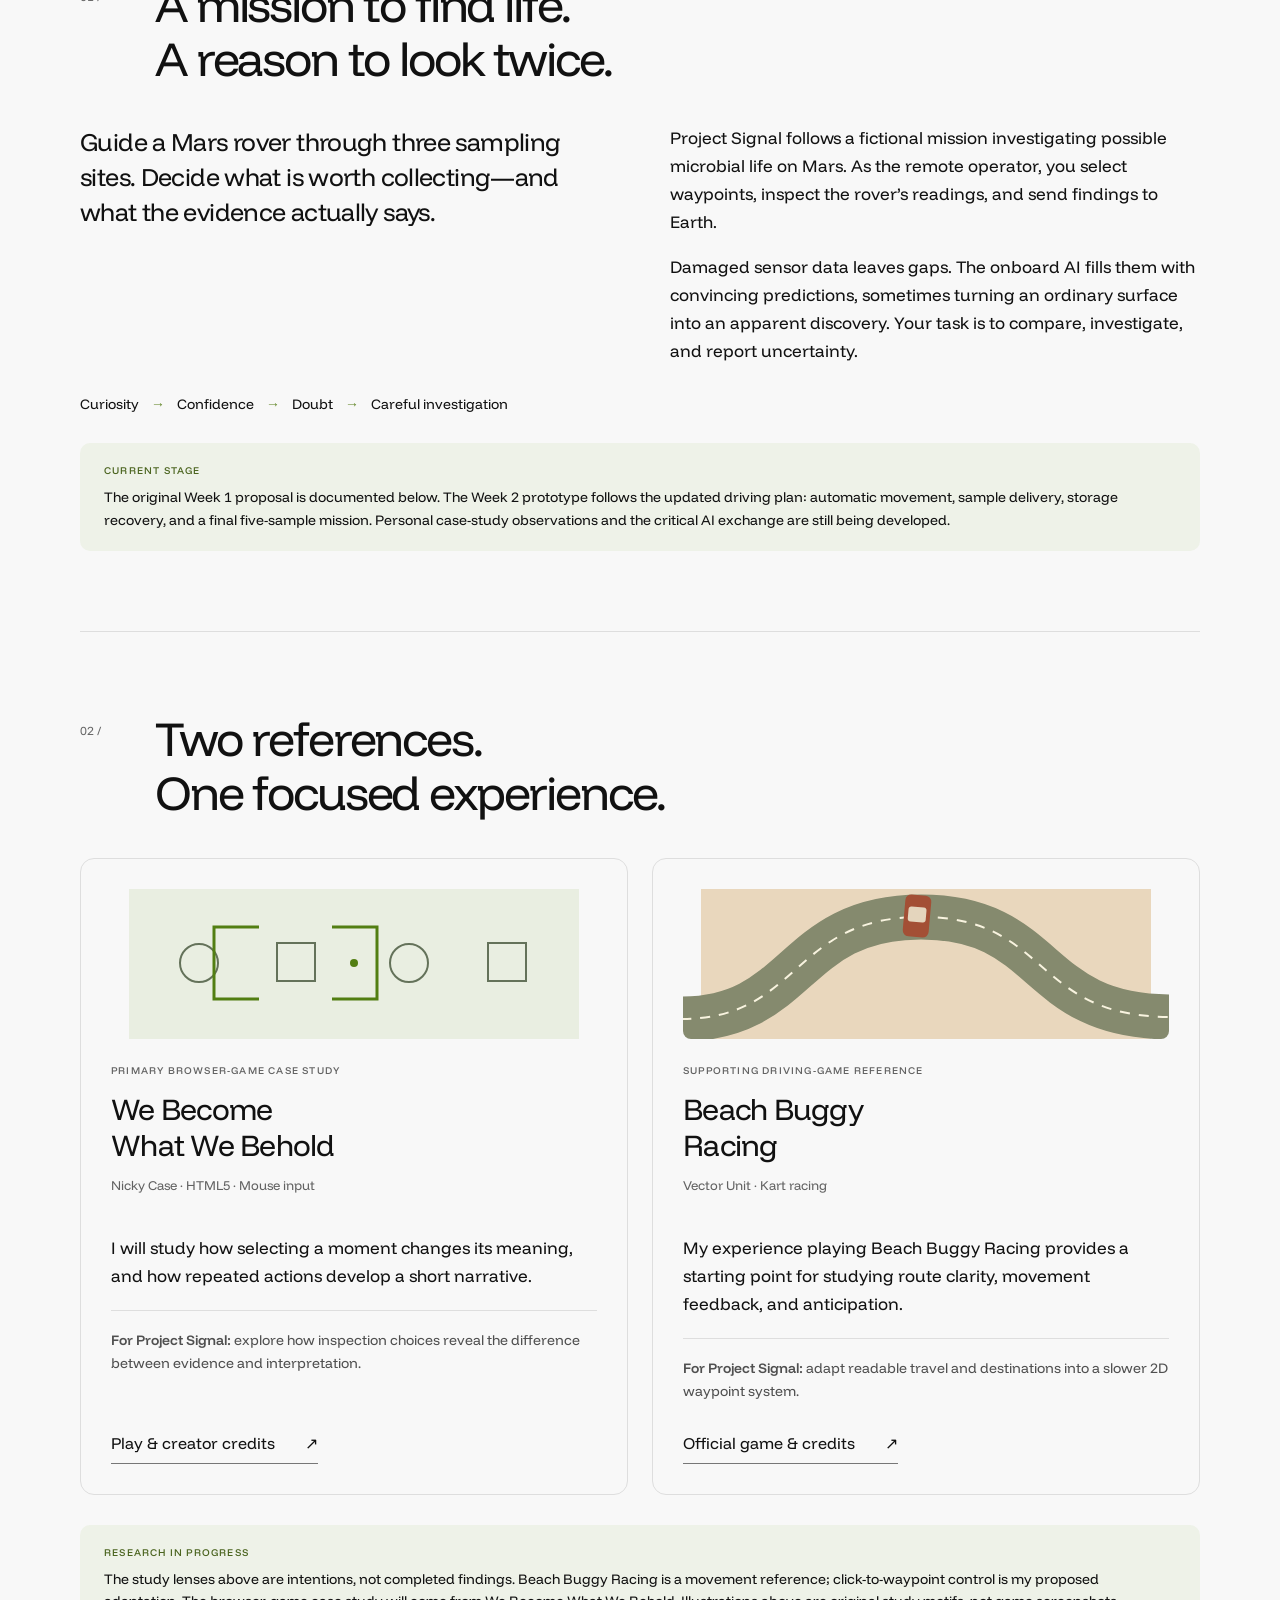
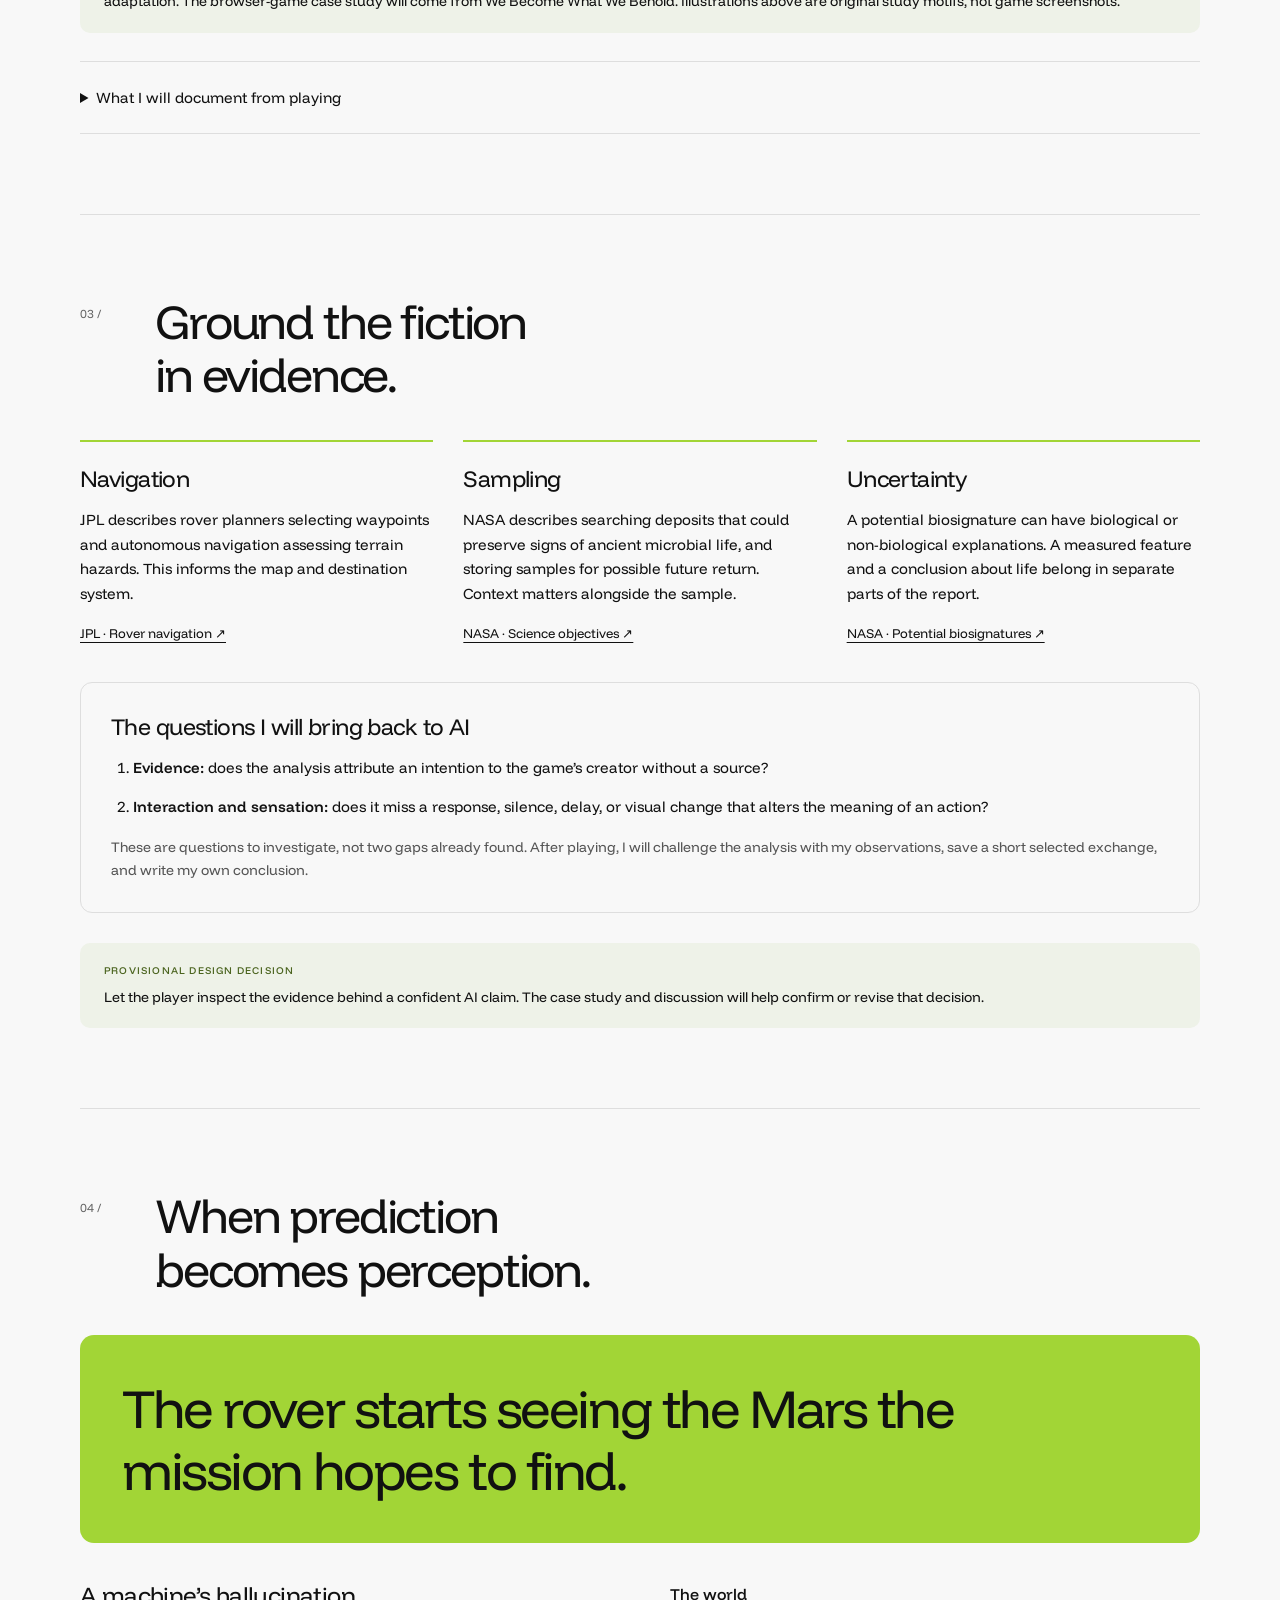
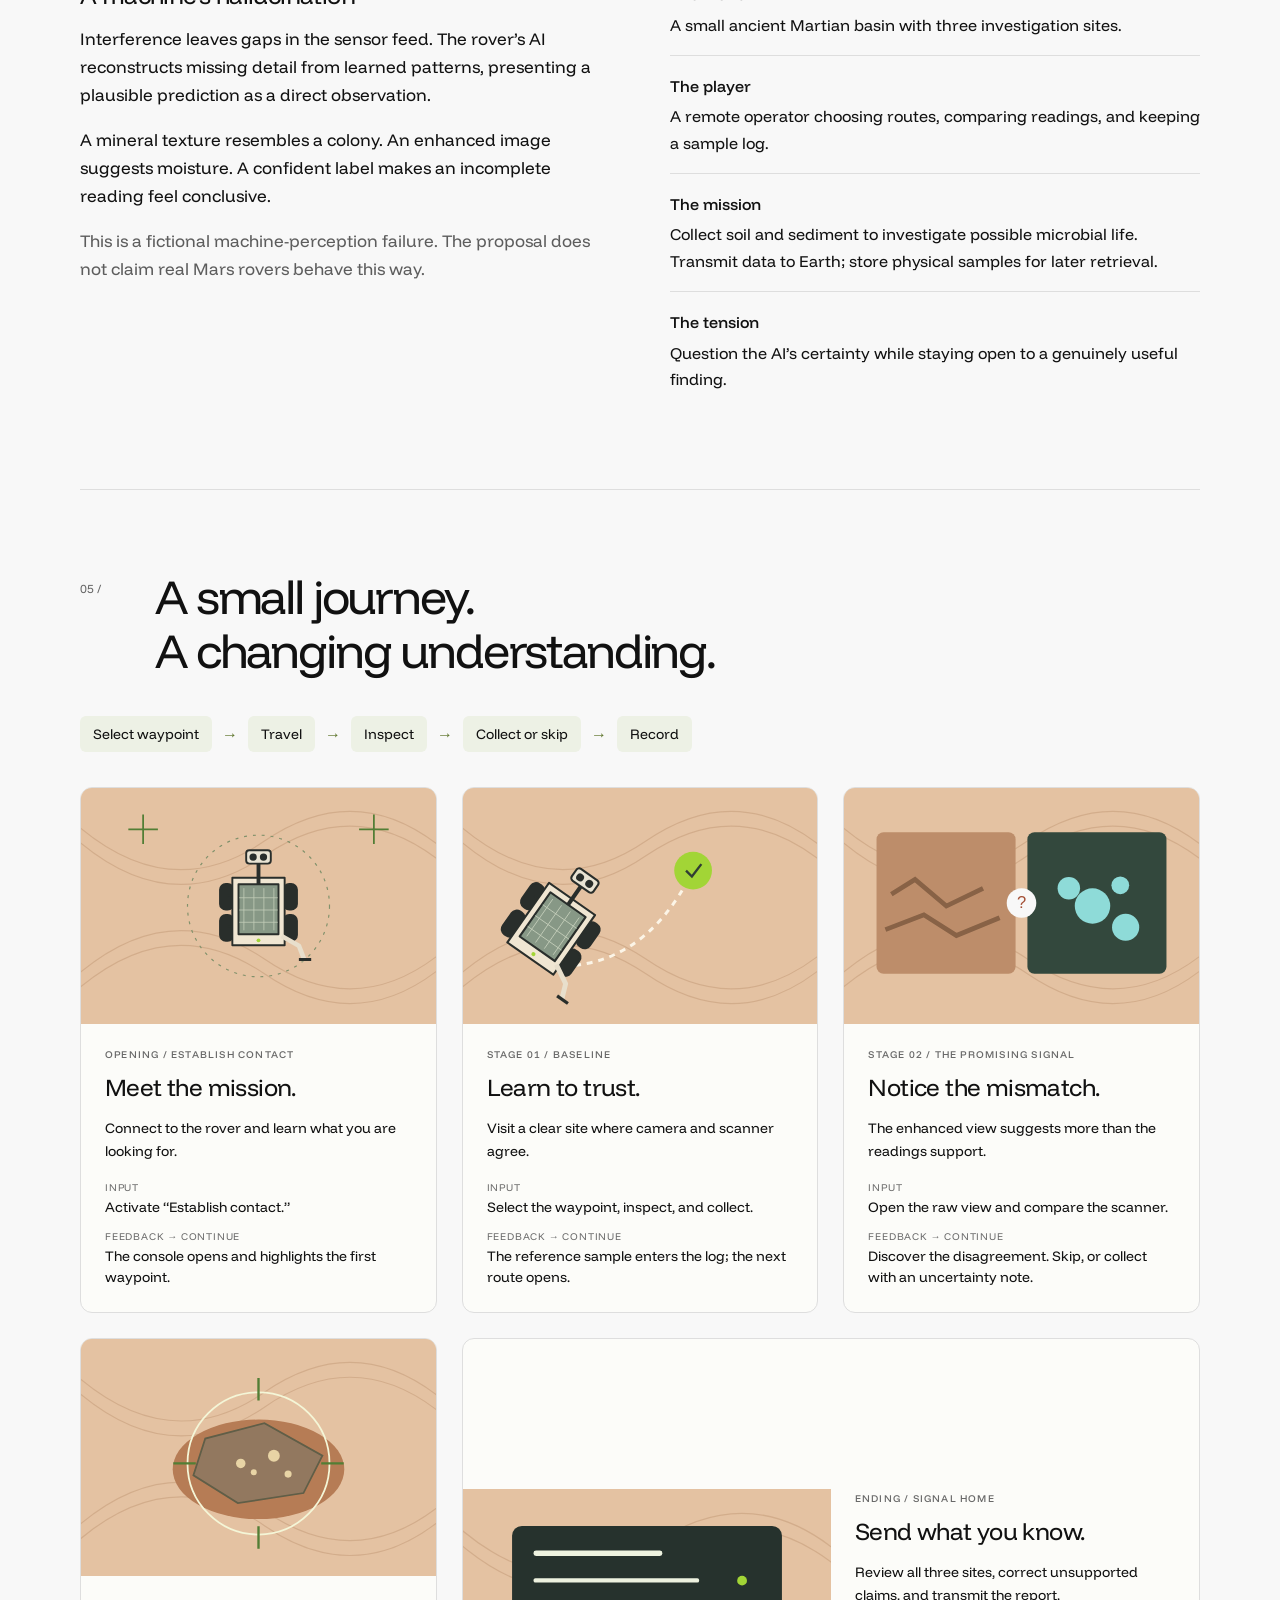
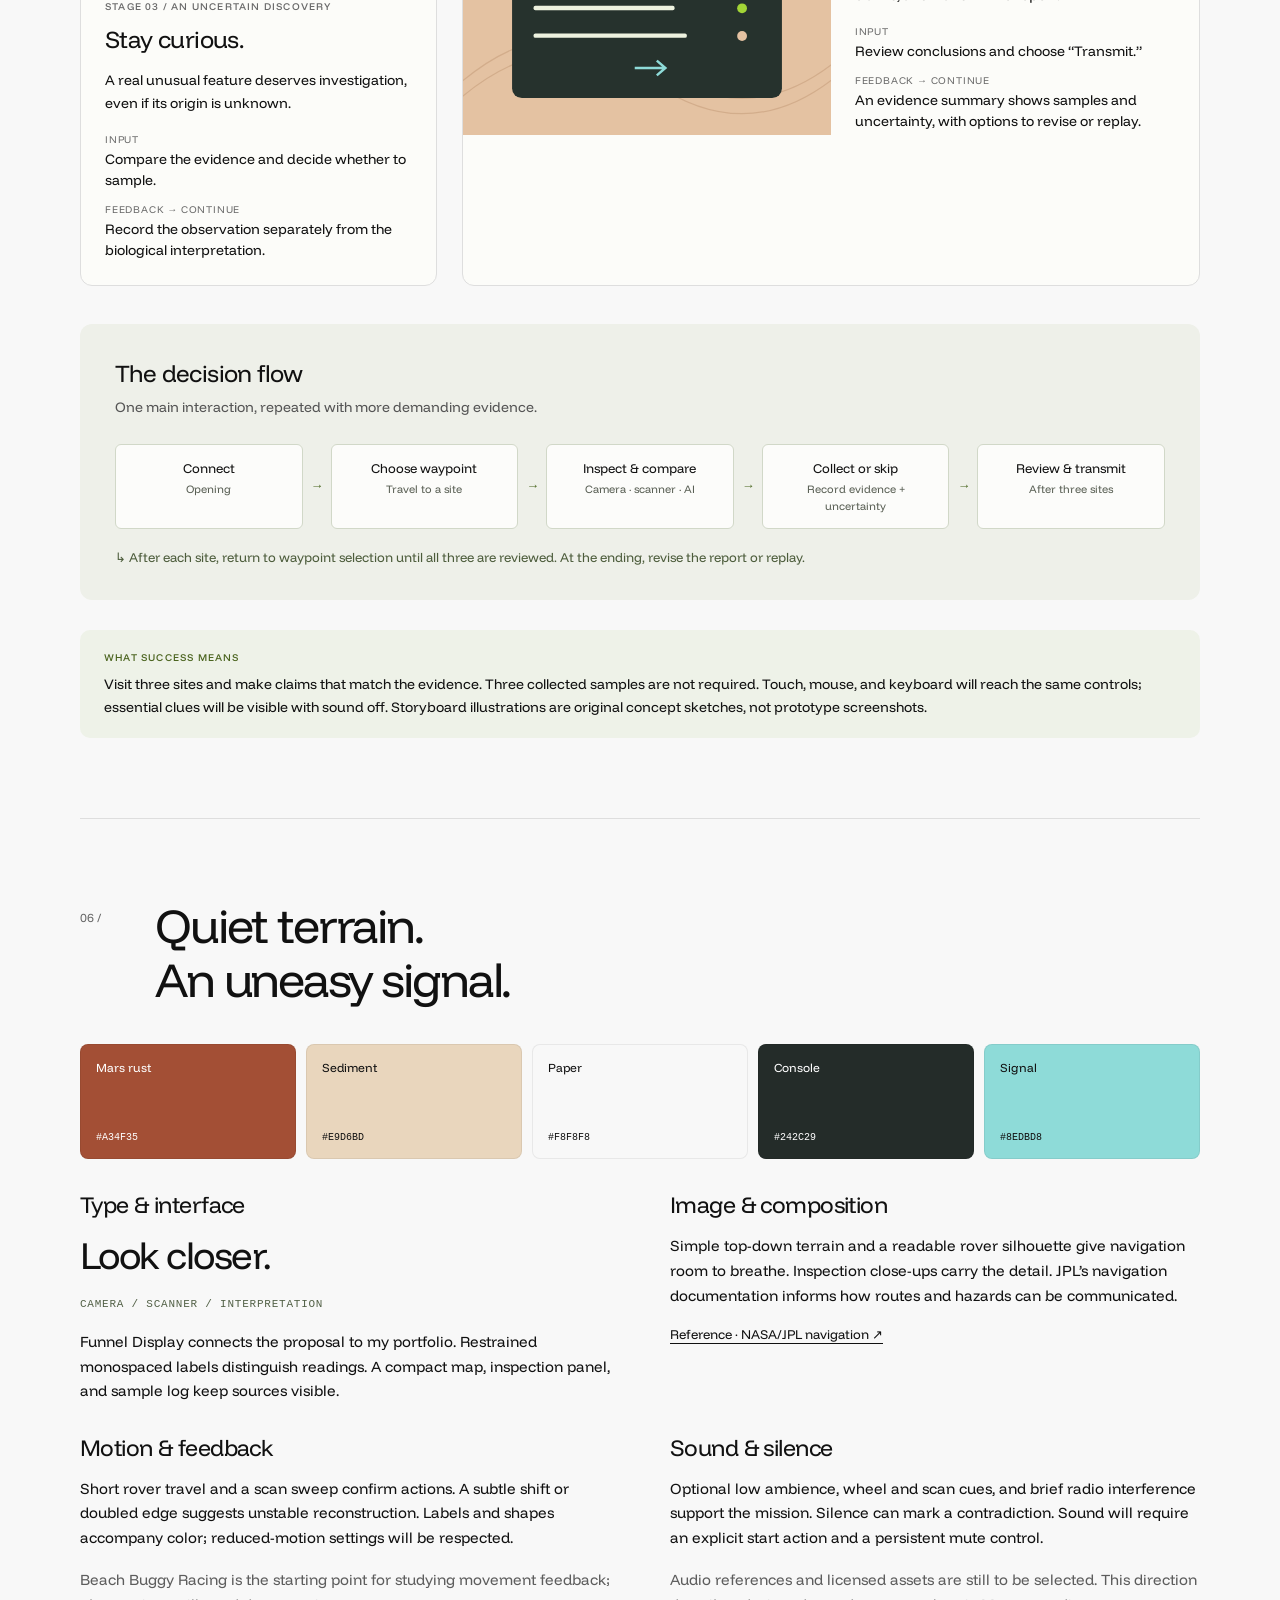
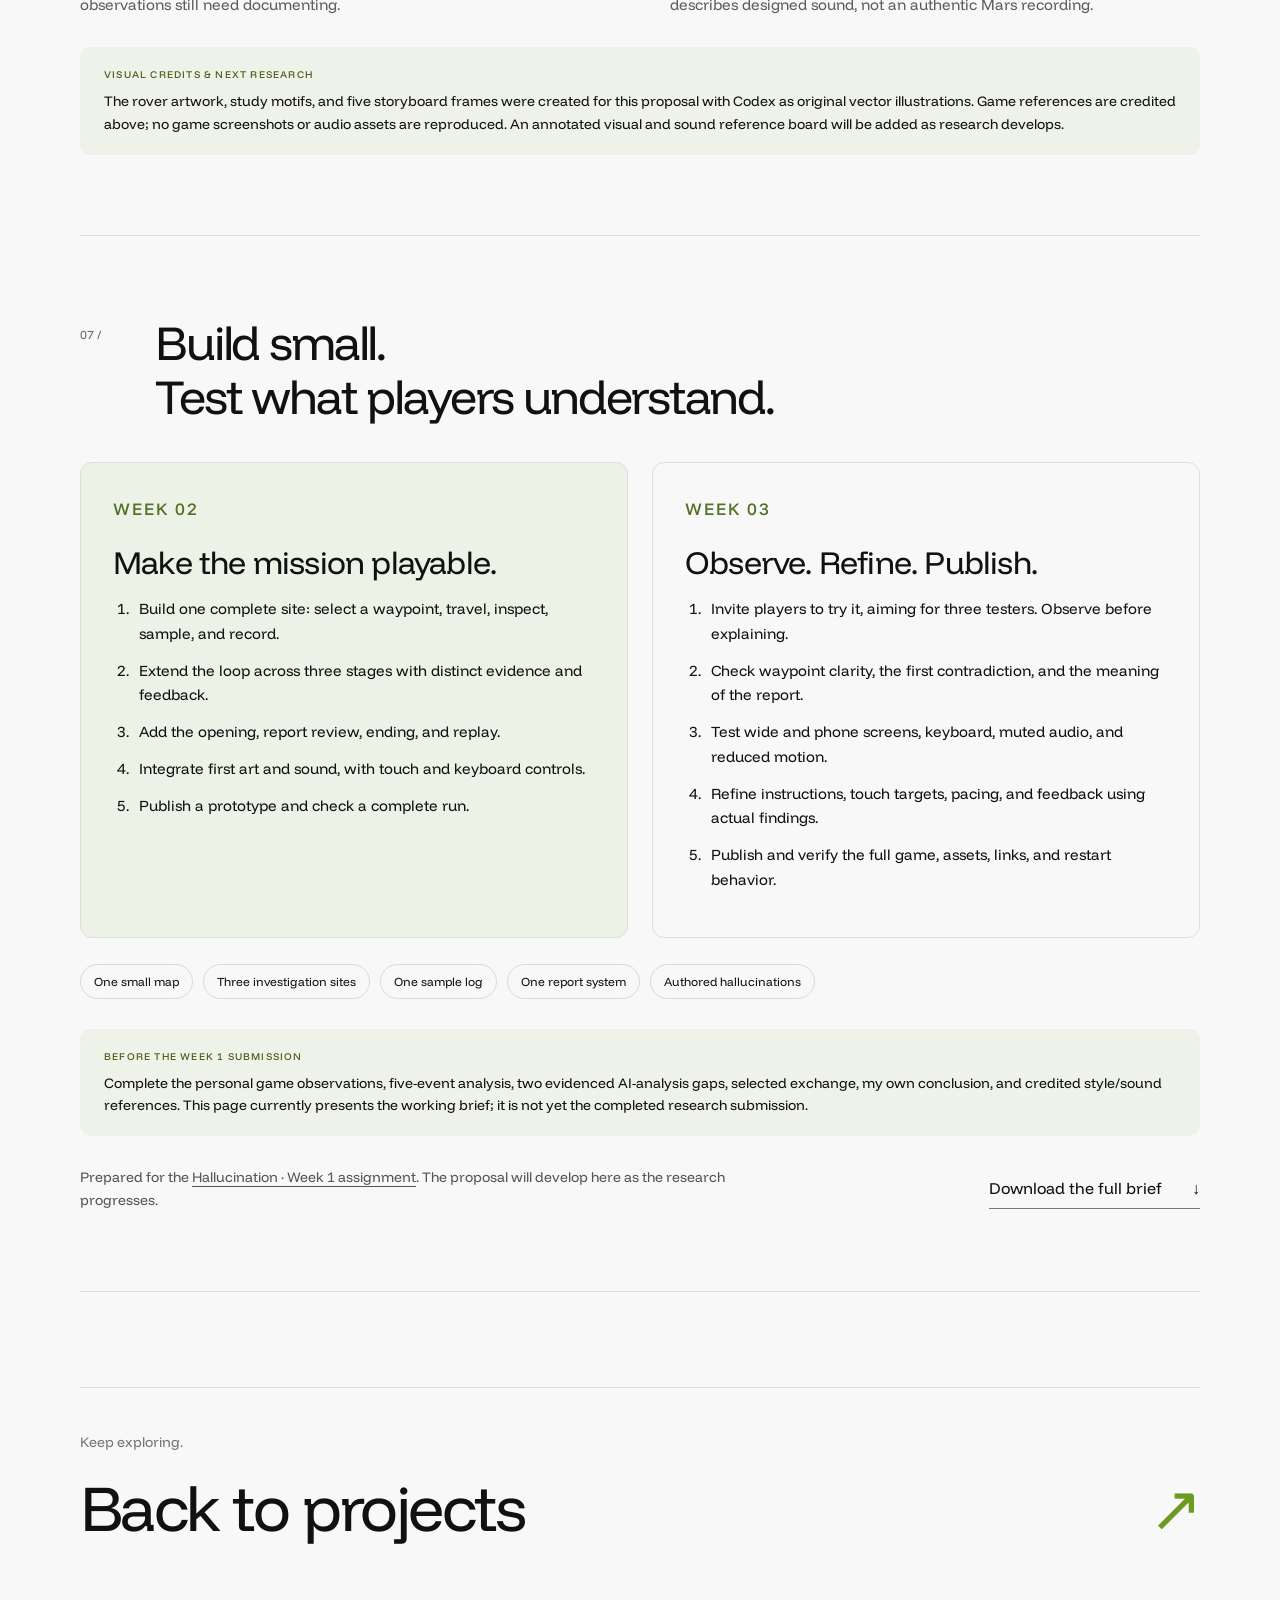
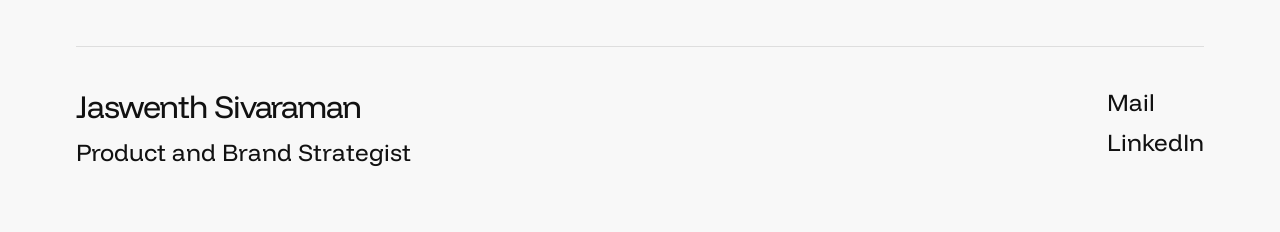
==== commit 8c42ddfb: "Publish three-mission Project Signal game with prominent animated Play button" ====
--- a/project-signal.html
+++ b/project-signal.html
@@ -20,11 +20,12 @@
   </header>
   <main id="main">
   <div class="project-page">
-    <div class="project-topline"><a class="back-link" href="index.html#projects"><span aria-hidden="true">←</span> Back to projects</a><span class="signal-status">Week 01 · Proposal in progress</span></div>
+    <div class="project-topline"><a class="back-link" href="index.html#projects"><span aria-hidden="true">←</span> Back to projects</a><span class="signal-status">Week 02 · Prototype available</span></div>
     <section class="project-heading" aria-labelledby="signal-title">
       <div><p class="eyebrow">Hallucination / A 2D web game proposal</p><h1 id="signal-title">Project Signal<span class="title-dot">.</span></h1></div>
       <p class="project-introduction">Find the evidence.<br>Question the signal.<br>A rover searching for life, and an AI that starts seeing what it hopes to find.</p>
     </section>
+    <div class="signal-play-callout"><div><p class="signal-kicker">Week 02 / Playable prototype</p><p>Take the wheel. Three missions across Mars.</p><small>Collect three samples → recover two storage units and a toolkit → collect five samples.</small></div><a class="signal-play-button" href="play-signal.html"><span class="signal-play-icon" aria-hidden="true">▶</span><span class="signal-play-label">Play Project Signal</span><span class="signal-play-arrow" aria-hidden="true">↗</span></a></div>
     <figure class="signal-hero">
       <img src="assets/signal/signal-hero.svg" alt="Original concept illustration: a rover follows waypoints across Mars while a panel contrasts a plain camera observation with an AI reconstruction suggesting colony-like patterns." width="1400" height="800" fetchpriority="high">
       <figcaption><span>Original concept illustration · The gap between an observation and a prediction.</span><span>Jaswenth Sivaraman · 2026</span></figcaption>
@@ -36,7 +37,7 @@
       <div class="signal-section-head"><span class="signal-section-number">01 /</span><h2 id="overview-title">A mission to find life.<br>A reason to look twice.</h2></div>
       <div class="signal-two-col"><p class="signal-lead">Guide a Mars rover through three sampling sites. Decide what is worth collecting—and what the evidence actually says.</p><div><p>Project Signal follows a fictional mission investigating possible microbial life on Mars. As the remote operator, you select waypoints, inspect the rover’s readings, and send findings to Earth.</p><p>Damaged sensor data leaves gaps. The onboard AI fills them with convincing predictions, sometimes turning an ordinary surface into an apparent discovery. Your task is to compare, investigate, and report uncertainty.</p></div></div>
       <div class="signal-emotion" aria-label="Intended emotional progression"><span>Curiosity</span><span aria-hidden="true">→</span><span>Confidence</span><span aria-hidden="true">→</span><span>Doubt</span><span aria-hidden="true">→</span><span>Careful investigation</span></div>
-      <aside class="signal-note"><p><span class="signal-kicker">Current stage</span>This is the Week 1 concept proposal. The game is planned for Weeks 2–3. Personal case-study observations and the critical AI exchange are still being developed.</p></aside>
+      <aside class="signal-note"><p><span class="signal-kicker">Current stage</span>The original Week 1 proposal is documented below. The Week 2 prototype follows the updated driving plan: automatic movement, sample delivery, storage recovery, and a final five-sample mission. Personal case-study observations and the critical AI exchange are still being developed.</p></aside>
     </section>
 
     <section class="signal-section" id="references" aria-labelledby="references-title">
--- a/signal.css
+++ b/signal.css
@@ -37,3 +37,14 @@
 .signal-card .card-image{background:#d3ab8c}.signal-card .card-image img{object-fit:cover}
 @media(max-width:900px){.signal-two-col{gap:32px}.signal-research{grid-template-columns:1fr;gap:28px}.signal-storyboard{grid-template-columns:1fr 1fr}.signal-frame:last-child{grid-column:span 2}.signal-page .project-heading{gap:35px}.signal-page .project-introduction{font-size:20px}.signal-nav{gap:4px 18px}}
 @media(max-width:700px){.signal-page .project-heading{grid-template-columns:1fr;gap:22px}.signal-page .project-heading h1{font-size:60px}.signal-page .project-introduction{font-size:20px}.signal-page .project-topline{align-items:flex-start}.signal-status{font-size:10px;padding:6px 9px}.signal-hero img{border-radius:11px}.signal-hero figcaption{font-size:10px;gap:12px}.signal-hero figcaption span:first-child{max-width:65%}.signal-facts{grid-template-columns:1fr 1fr;gap:25px 18px;padding:23px 0;margin-top:25px}.signal-facts dd{font-size:15px}.signal-facts dt{font-size:10px}.signal-nav{font-size:12px;gap:0 17px;padding:16px 0}.signal-nav a{padding:9px 0}.signal-section{padding:50px 0}.signal-section-head{grid-template-columns:24px 1fr;gap:10px;margin-bottom:28px}.signal-section-number{font-size:10px;padding-top:8px}.signal-section h2{font-size:34px}.signal-two-col,.signal-case-grid,.signal-storyboard,.signal-style-list,.signal-plan{grid-template-columns:1fr;gap:26px}.signal-section p,.signal-section li{font-size:16px}.signal-lead{font-size:23px!important}.signal-emotion{gap:8px;font-size:12px}.signal-note{padding:18px}.signal-note p{font-size:13px}.signal-case{padding:23px}.signal-case-art{height:125px}.signal-case h3{font-size:28px}.signal-case p{font-size:15px}.signal-case .signal-adaptation{font-size:13px}.signal-research h3{font-size:23px}.signal-research p,.signal-critique li{font-size:14px}.signal-critique{padding:22px;margin-top:28px}.signal-critique>p{font-size:13px}.signal-statement{padding:26px;margin-bottom:28px}.signal-statement p{font-size:34px}.signal-story-list li{font-size:15px}.signal-loop{gap:7px;margin-bottom:28px}.signal-loop span{font-size:12px;padding:8px 10px}.signal-frame:last-child{grid-column:auto;display:block}.signal-frame img,.signal-frame:last-child img{aspect-ratio:1.7;height:auto}.signal-frame-copy{padding:22px}.signal-frame-copy p,.signal-frame dd{font-size:14px}.signal-flowchart{padding:23px}.signal-flowchart ol{display:flex;flex-direction:column;gap:26px}.signal-flowchart li{flex:auto;width:100%;font-size:13px}.signal-flowchart li:not(:last-child)::after{content:'↓';right:50%;top:auto;bottom:-25px;transform:translateX(50%)}.signal-flowchart .signal-flow-repeat{font-size:12px}.signal-palette{grid-template-columns:repeat(3,1fr);gap:8px}.signal-swatch{min-height:90px;padding:12px}.signal-swatch span{font-size:11px}.signal-style-list p{font-size:14px}.signal-type-sample{font-size:34px!important}.signal-week{padding:24px}.signal-week li{font-size:14px}.signal-next{flex-direction:column;align-items:start;gap:15px}.signal-next p{font-size:13px}}
+
+/* The playable mission is the primary action on the project page. */
+.signal-play-callout{display:flex;justify-content:space-between;align-items:center;gap:32px;padding:30px 32px;background:#25332b;border:1px solid #3e513a;border-radius:14px;margin-bottom:34px;color:#f4f5e9}
+.signal-play-callout>div{min-width:0}.signal-play-callout .signal-kicker{font-size:10px;color:#c1dc9c;margin-bottom:10px}.signal-play-callout p{font-size:23px;letter-spacing:-.025em;line-height:1.25}.signal-play-callout small{display:block;font-size:12px;line-height:1.6;color:#c0cbb5;max-width:590px;margin-top:12px}
+.signal-play-button{display:flex;align-items:center;justify-content:center;gap:14px;flex-shrink:0;min-height:86px;padding:18px 24px;background:#a2d536;color:#17250f;border:1px solid #c0e477;border-radius:12px;font-size:20px;font-weight:500;white-space:nowrap;box-shadow:0 5px 0 #688e24,0 0 0 5px #a2d53618;transform-origin:center;animation:signal-button-pop 3.6s ease-in-out infinite}
+.signal-play-icon{display:grid;place-items:center;width:40px;height:40px;border-radius:50%;background:#23351a;color:#c9ed8f;font-size:15px;padding-left:2px}.signal-play-arrow{font-size:25px;margin-left:8px}.signal-play-label{letter-spacing:-.02em}
+.signal-play-button:hover{animation-play-state:paused;filter:brightness(1.07)}.signal-play-button:focus-visible{outline:3px solid #f1f7df;outline-offset:9px;animation-play-state:paused}
+@keyframes signal-button-pop{0%,60%,100%{transform:scale(1);box-shadow:0 5px 0 #688e24,0 0 0 5px #a2d53618}72%{transform:scale(1.035);box-shadow:0 7px 0 #688e24,0 0 0 10px #a2d53624}82%{transform:scale(.99)}91%{transform:scale(1.012)}}
+@media(max-width:950px){.signal-play-callout{gap:24px;padding:26px}.signal-play-callout p{font-size:21px}.signal-play-button{font-size:18px;padding:16px 20px;gap:11px;min-height:80px}}
+@media(max-width:700px){.signal-play-callout{padding:24px 20px;align-items:stretch;flex-direction:column;gap:24px}.signal-play-callout p{font-size:23px}.signal-play-callout small{font-size:12px}.signal-play-button{width:100%;font-size:19px;min-height:80px;padding:16px 14px;gap:12px}.signal-play-icon{width:36px;height:36px;font-size:14px}.signal-play-arrow{font-size:22px;margin-left:2px}}
+@media(prefers-reduced-motion:reduce){.signal-play-button{animation:none;transform:none}}
